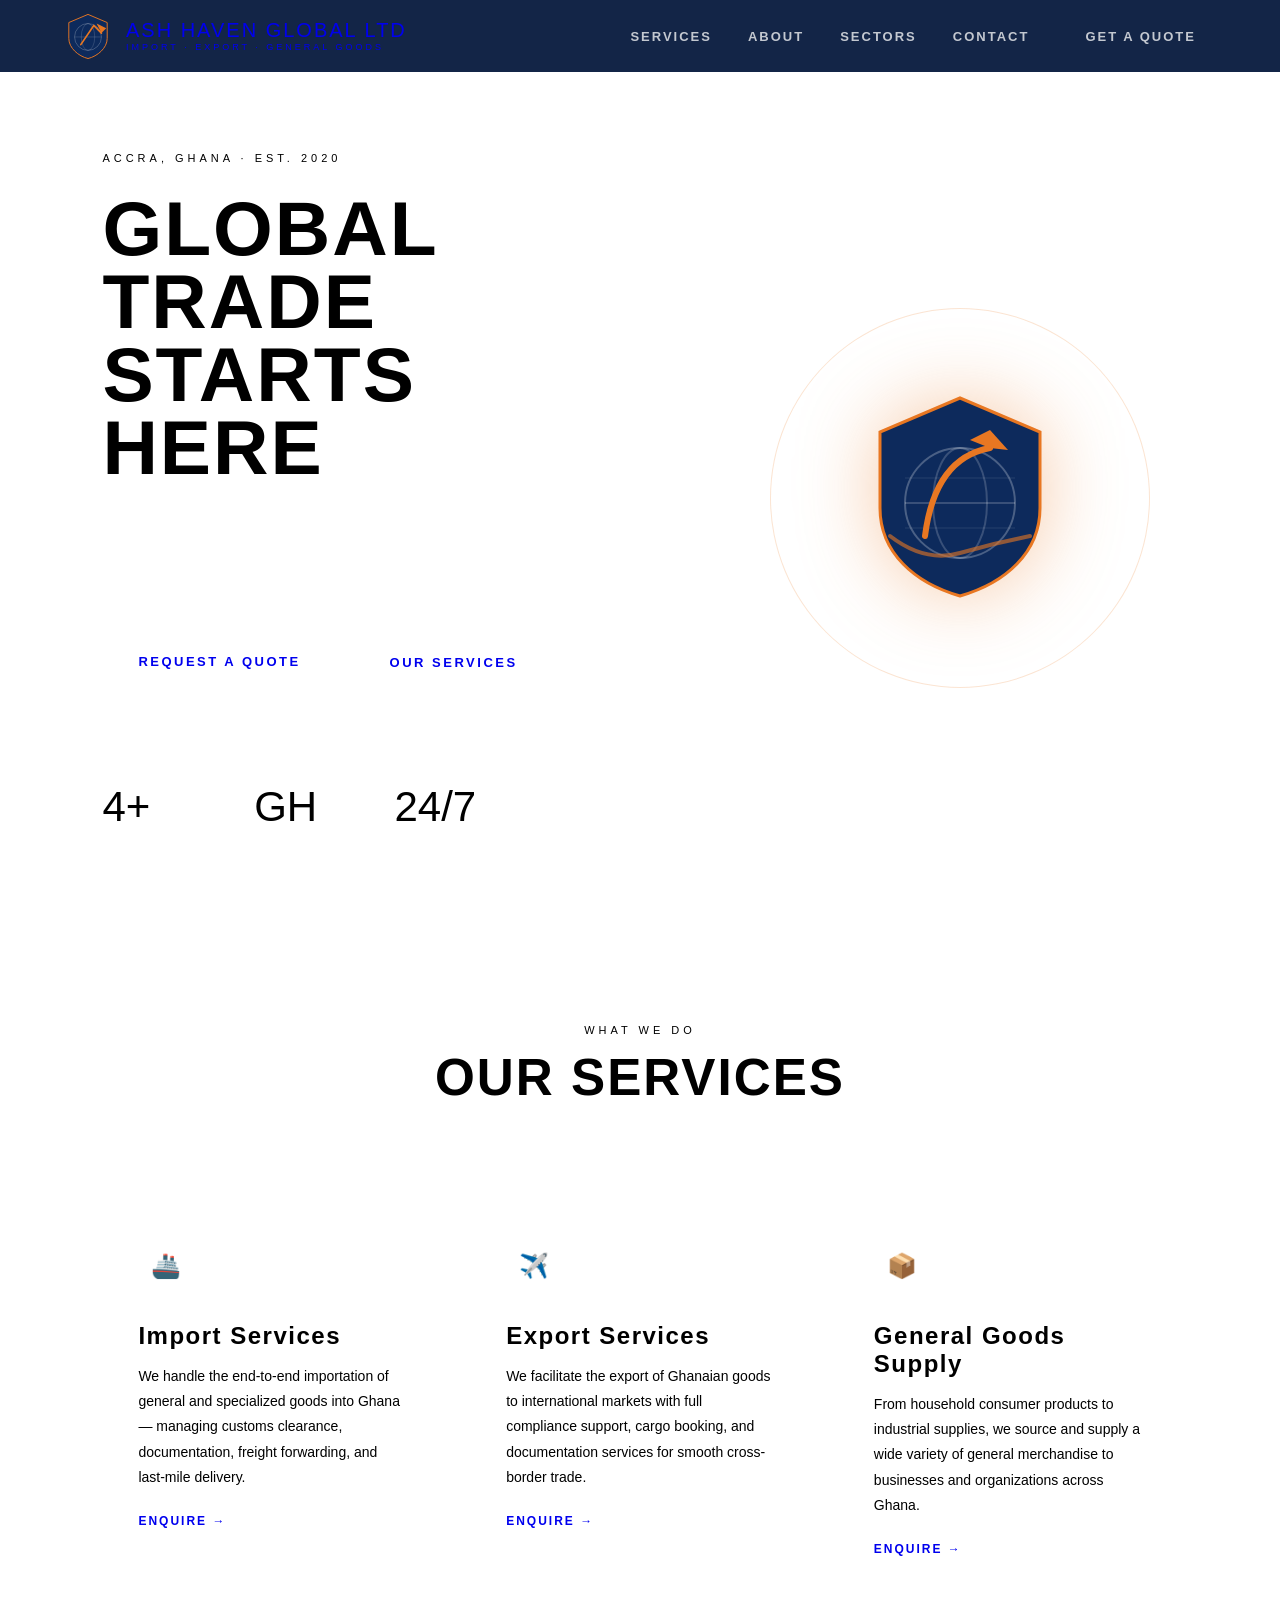
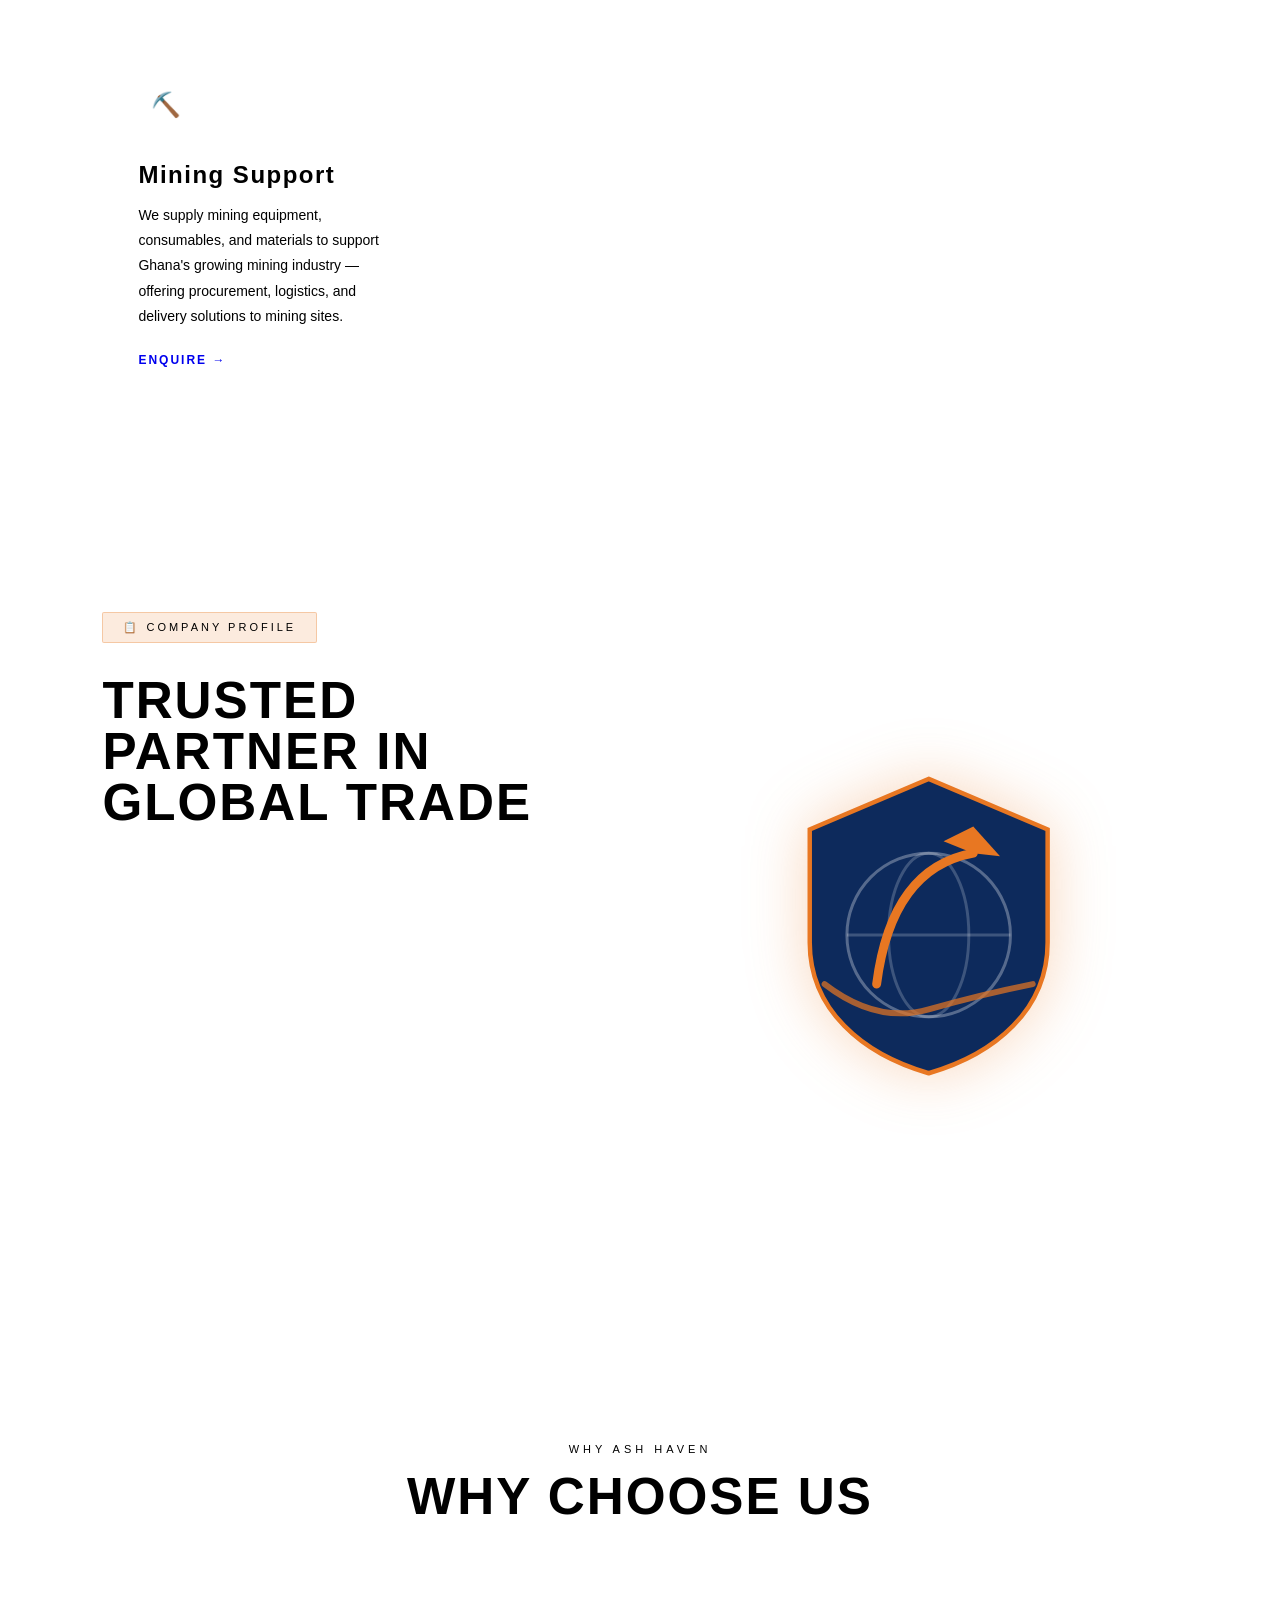
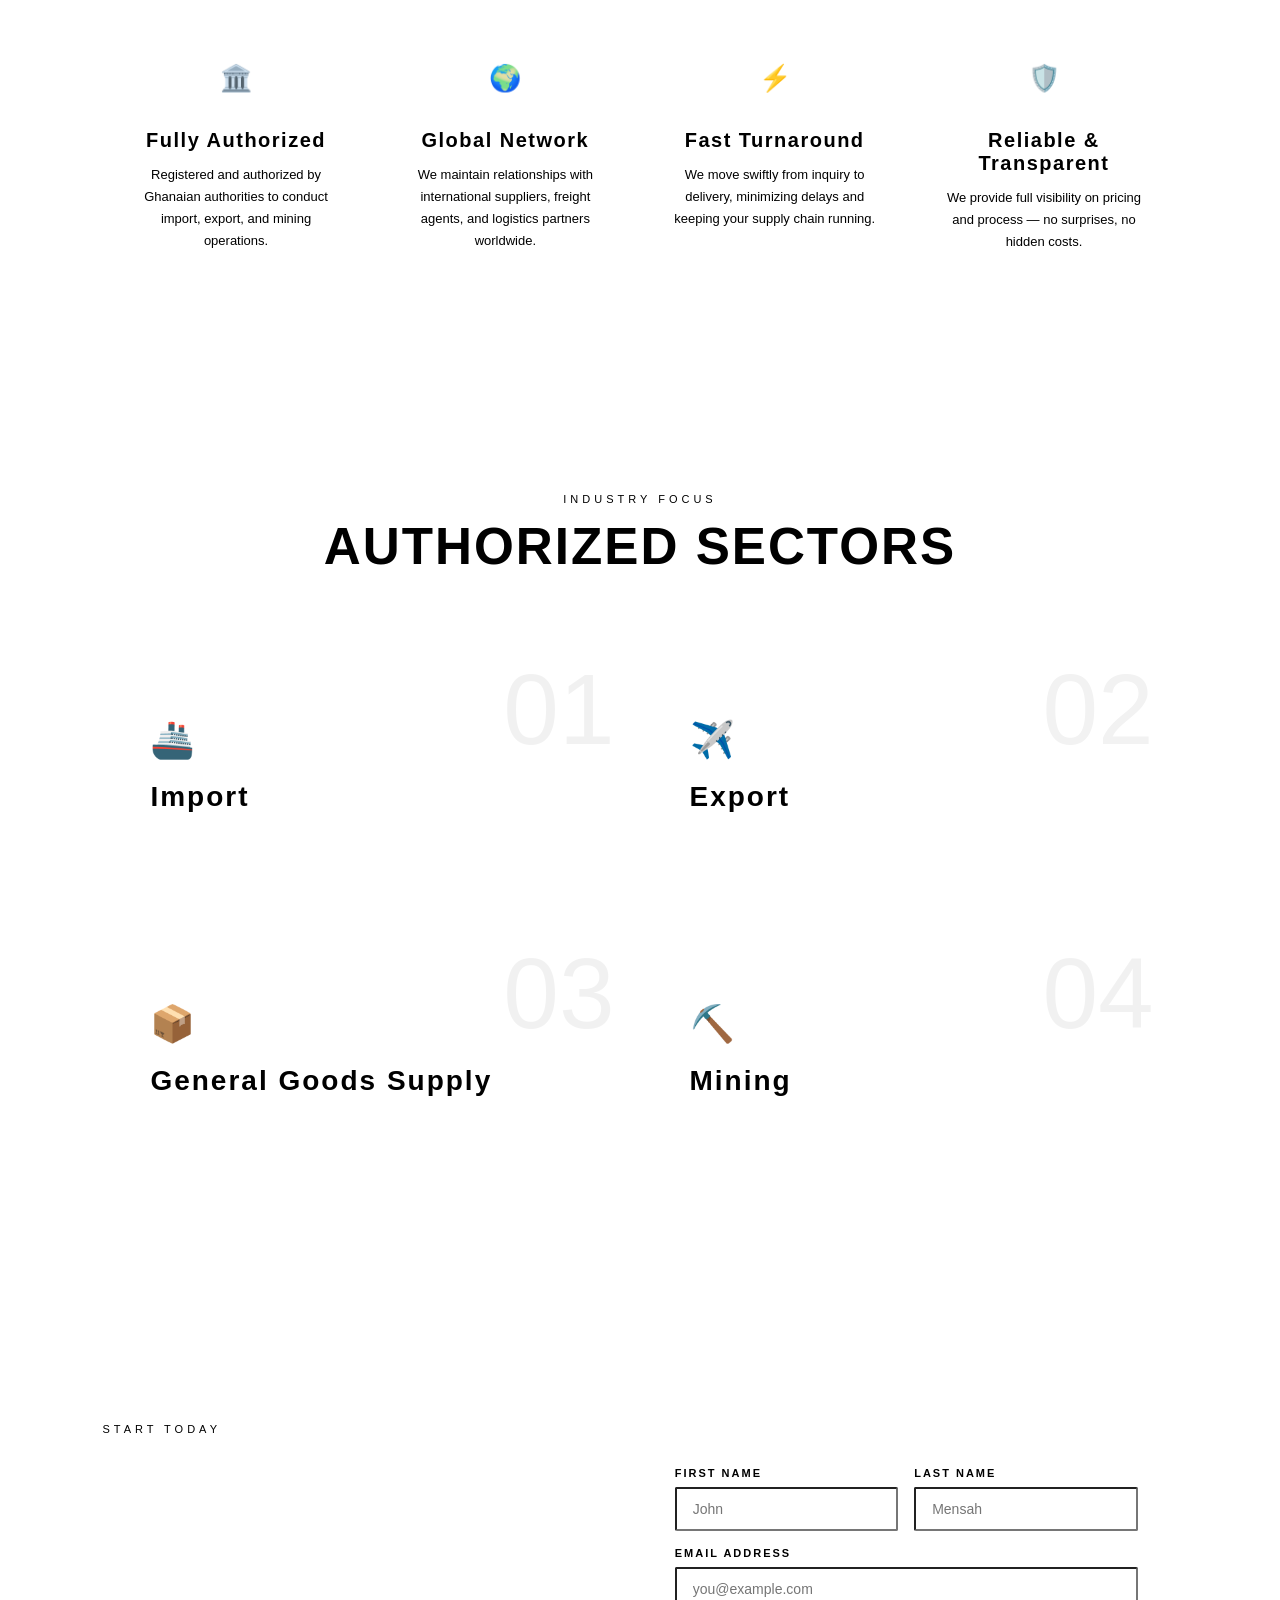
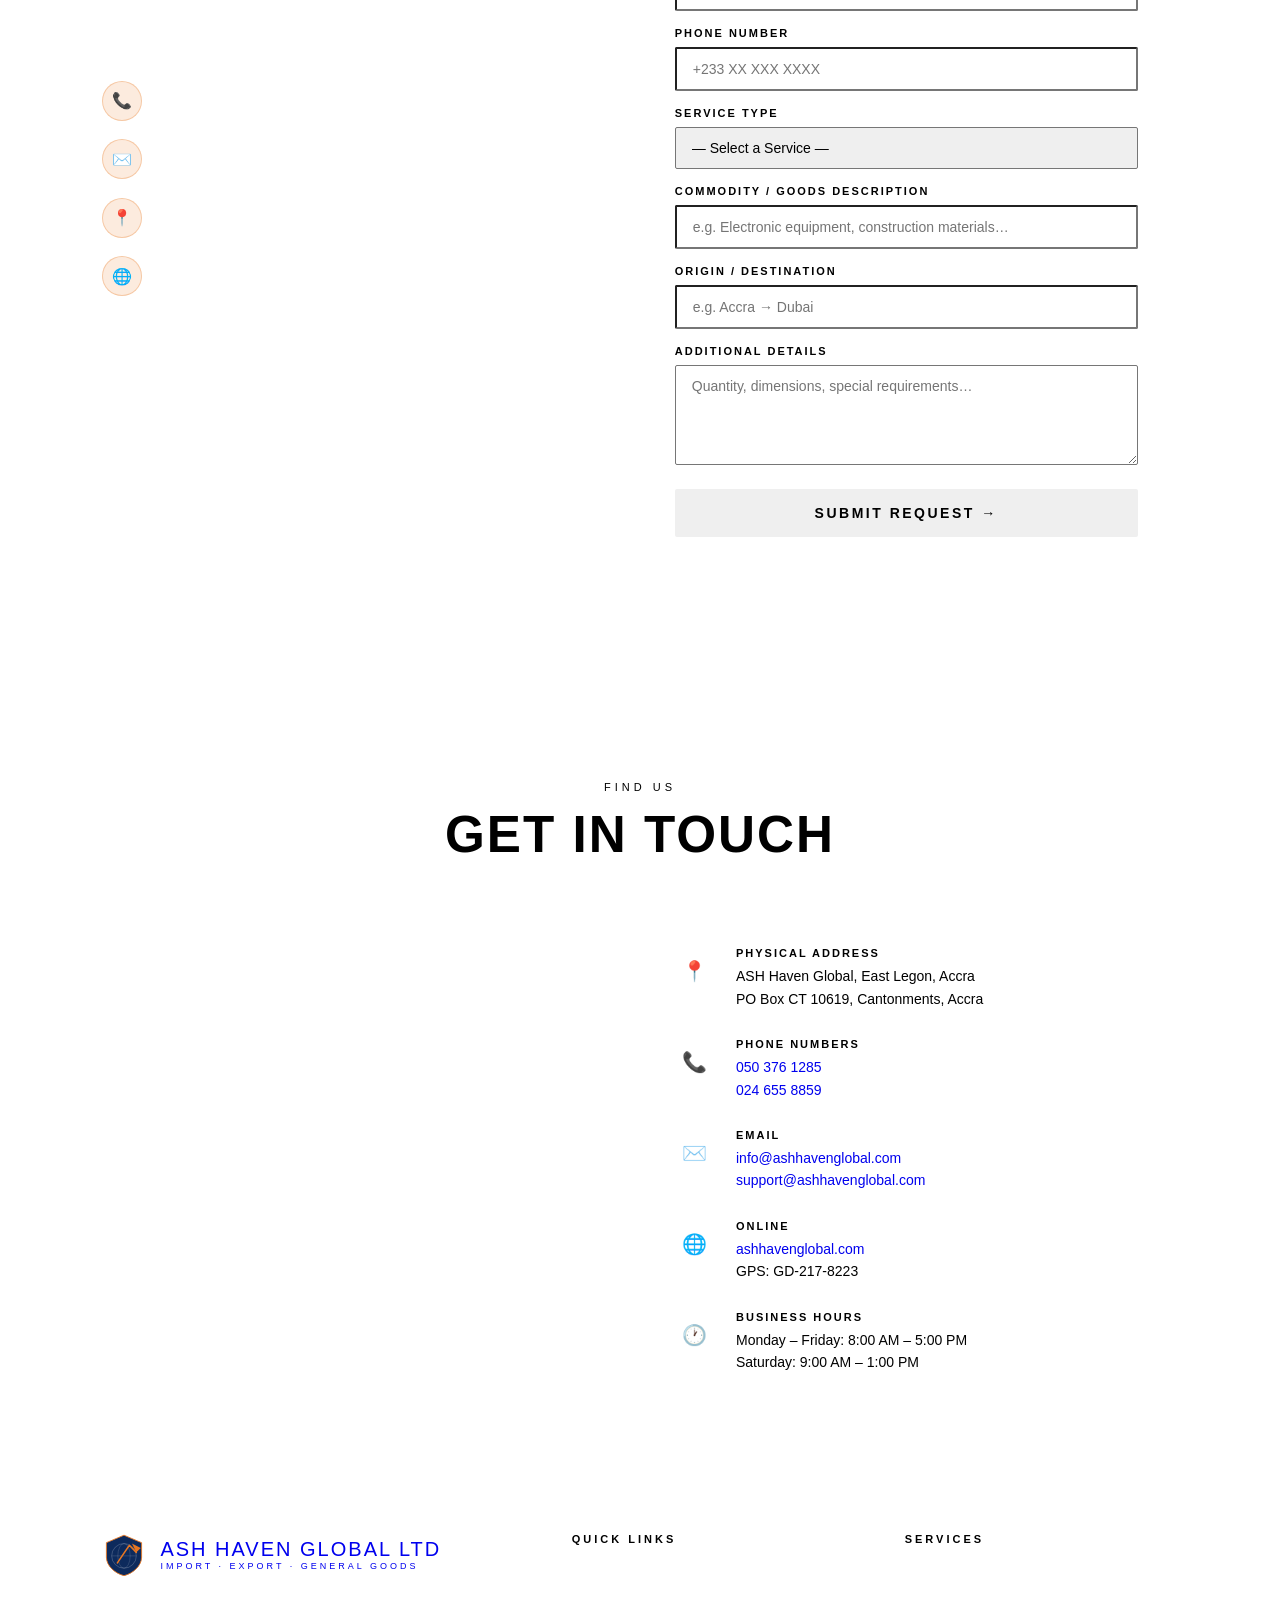
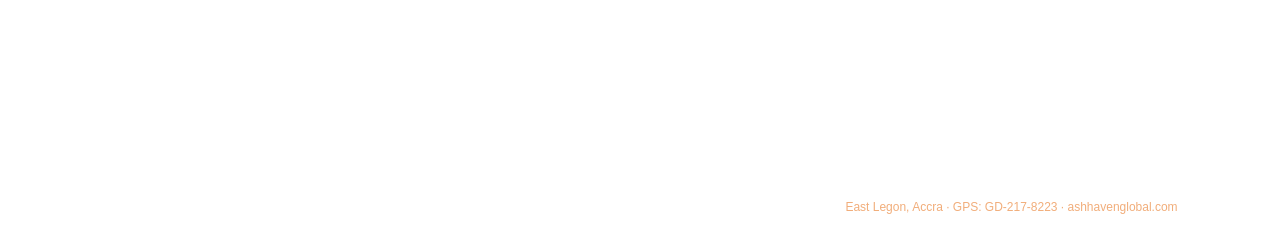
==== index.html @ 5820607b "Rename Untitle.html to index.html" ====
<!DOCTYPE html>

<html lang="en">
<head>
<meta charset="UTF-8" />
<meta name="viewport" content="width=device-width, initial-scale=1.0"/>
<title>Ash Haven Global Ltd — Import · Export · General Goods</title>
<link href="https://fonts.googleapis.com/css2?family=Bebas+Neue&family=Barlow:ital,wght@0,300;0,400;0,600;0,700;1,300&family=Barlow+Condensed:wght@400;700&display=swap" rel="stylesheet"/>
<style>
  :root {
    --navy: #0d2a5c;
    --navy-deep: #071a3e;
    --orange: #e87722;
    --orange-light: #f5a04a;
    --white: #ffffff;
    --off-white: #f4f6fb;
    --gray: #6b7a99;
    --light-gray: #e8edf5;
  }

*, *::before, *::after { box-sizing: border-box; margin: 0; padding: 0; }

html { scroll-behavior: smooth; }

body {
font-family: ‘Barlow’, sans-serif;
color: var(–navy-deep);
background: var(–white);
overflow-x: hidden;
}

/* ── NAV ── */
nav {
position: fixed; top: 0; left: 0; right: 0; z-index: 100;
display: flex; align-items: center; justify-content: space-between;
padding: 0 5vw;
height: 72px;
background: rgba(7, 26, 62, 0.95);
backdrop-filter: blur(12px);
border-bottom: 2px solid var(–orange);
}

.nav-logo {
display: flex; align-items: center; gap: 14px;
text-decoration: none;
}

.nav-logo-icon {
width: 48px; height: 48px;
position: relative; flex-shrink: 0;
}

/* SVG Recreation of the logo mark */
.nav-logo-text {
display: flex; flex-direction: column; line-height: 1;
}
.nav-logo-text .brand { font-family: ‘Bebas Neue’, sans-serif; font-size: 20px; color: var(–white); letter-spacing: 2px; }
.nav-logo-text .sub { font-family: ‘Barlow Condensed’, sans-serif; font-size: 9px; color: var(–orange); letter-spacing: 3px; text-transform: uppercase; margin-top: 3px; }

.nav-links {
display: flex; gap: 36px; list-style: none;
}
.nav-links a {
font-family: ‘Barlow Condensed’, sans-serif;
font-size: 13px; font-weight: 700; letter-spacing: 2px; text-transform: uppercase;
color: rgba(255,255,255,0.75); text-decoration: none;
transition: color .2s;
}
.nav-links a:hover { color: var(–orange); }

.nav-cta {
background: var(–orange); color: var(–white) !important;
padding: 8px 20px; border-radius: 2px;
}
.nav-cta:hover { background: var(–orange-light); color: var(–white) !important; }

/* ── HERO ── */
#hero {
min-height: 100vh;
background: var(–navy-deep);
display: grid;
grid-template-columns: 1fr 1fr;
position: relative;
overflow: hidden;
padding-top: 72px;
}

.hero-geo {
position: absolute; inset: 0; pointer-events: none;
overflow: hidden;
}
.hero-geo::before {
content: ‘’;
position: absolute; right: -10%; top: -10%;
width: 70vw; height: 110vh;
background: linear-gradient(135deg, var(–navy) 0%, transparent 60%);
transform: skewX(-8deg);
}
.hero-geo::after {
content: ‘’;
position: absolute;
right: 30%; bottom: -5%;
width: 40vw; height: 40vw;
border-radius: 50%;
background: radial-gradient(circle, rgba(232,119,34,0.12) 0%, transparent 70%);
}

/* World grid lines */
.hero-grid-lines {
position: absolute; inset: 0; pointer-events: none;
background-image:
linear-gradient(rgba(255,255,255,0.03) 1px, transparent 1px),
linear-gradient(90deg, rgba(255,255,255,0.03) 1px, transparent 1px);
background-size: 60px 60px;
}

.hero-left {
display: flex; flex-direction: column; justify-content: center;
padding: 80px 5vw 80px 8vw;
position: relative; z-index: 2;
}

.hero-tag {
display: inline-flex; align-items: center; gap: 10px;
font-family: ‘Barlow Condensed’, sans-serif;
font-size: 11px; letter-spacing: 4px; text-transform: uppercase;
color: var(–orange); margin-bottom: 28px;
}
.hero-tag::before {
content: ‘’; width: 32px; height: 2px; background: var(–orange);
}

.hero-h1 {
font-family: ‘Bebas Neue’, sans-serif;
font-size: clamp(52px, 6vw, 92px);
line-height: 0.95;
color: var(–white);
letter-spacing: 2px;
margin-bottom: 28px;
}
.hero-h1 span { color: var(–orange); }

.hero-p {
font-size: 16px; font-weight: 300; line-height: 1.75;
color: rgba(255,255,255,0.65);
max-width: 460px; margin-bottom: 44px;
}

.hero-actions { display: flex; gap: 16px; flex-wrap: wrap; }

.btn-primary {
background: var(–orange); color: var(–white);
padding: 14px 36px;
font-family: ‘Barlow Condensed’, sans-serif;
font-size: 13px; font-weight: 700; letter-spacing: 2.5px; text-transform: uppercase;
text-decoration: none; border-radius: 2px;
transition: background .2s, transform .15s;
display: inline-block;
}
.btn-primary:hover { background: var(–orange-light); transform: translateY(-2px); }

.btn-outline {
border: 1.5px solid rgba(255,255,255,0.35); color: var(–white);
padding: 14px 36px;
font-family: ‘Barlow Condensed’, sans-serif;
font-size: 13px; font-weight: 700; letter-spacing: 2.5px; text-transform: uppercase;
text-decoration: none; border-radius: 2px;
transition: border-color .2s, transform .15s;
display: inline-block;
}
.btn-outline:hover { border-color: var(–orange); color: var(–orange); transform: translateY(-2px); }

.hero-stats {
display: flex; gap: 40px; margin-top: 60px;
border-top: 1px solid rgba(255,255,255,0.1);
padding-top: 40px;
}
.hero-stat-num {
font-family: ‘Bebas Neue’, sans-serif;
font-size: 42px; color: var(–orange); line-height: 1;
}
.hero-stat-label {
font-size: 11px; letter-spacing: 2px; text-transform: uppercase;
color: rgba(255,255,255,0.45); margin-top: 4px;
}

.hero-right {
display: flex; align-items: center; justify-content: center;
position: relative; z-index: 2;
}

/* Big logo watermark in hero */
.hero-logo-display {
position: relative;
display: flex; align-items: center; justify-content: center;
}
.hero-logo-bg {
width: 380px; height: 380px;
background: rgba(255,255,255,0.04);
border-radius: 50%;
border: 1px solid rgba(232,119,34,0.2);
display: flex; align-items: center; justify-content: center;
position: relative;
}
.hero-logo-bg::before {
content: ‘’;
position: absolute; inset: 20px;
border-radius: 50%;
border: 1px solid rgba(232,119,34,0.1);
}
.hero-logo-bg::after {
content: ‘’;
position: absolute; inset: 40px;
border-radius: 50%;
border: 1px dashed rgba(255,255,255,0.07);
}
.hero-logo-img {
width: 220px; height: 220px; object-fit: contain;
filter: drop-shadow(0 0 40px rgba(232,119,34,0.4));
animation: float 4s ease-in-out infinite;
}

@keyframes float {
0%, 100% { transform: translateY(0); }
50% { transform: translateY(-12px); }
}

/* ── SERVICES ── */
#services {
background: var(–off-white);
padding: 100px 8vw;
}

.section-header {
text-align: center; margin-bottom: 64px;
}
.section-tag {
font-family: ‘Barlow Condensed’, sans-serif;
font-size: 11px; letter-spacing: 4px; text-transform: uppercase;
color: var(–orange); display: block; margin-bottom: 16px;
}
.section-h2 {
font-family: ‘Bebas Neue’, sans-serif;
font-size: clamp(36px, 4vw, 60px);
color: var(–navy-deep); letter-spacing: 2px;
line-height: 1;
}
.section-h2 span { color: var(–orange); }
.section-rule {
width: 48px; height: 3px;
background: linear-gradient(90deg, var(–navy), var(–orange));
margin: 20px auto 0;
border-radius: 2px;
}

.services-grid {
display: grid;
grid-template-columns: repeat(auto-fit, minmax(260px, 1fr));
gap: 28px;
}

.service-card {
background: var(–white);
border-radius: 4px;
padding: 44px 36px;
border-top: 4px solid transparent;
transition: border-color .25s, transform .25s, box-shadow .25s;
position: relative; overflow: hidden;
}
.service-card::after {
content: ‘’;
position: absolute; bottom: 0; left: 0; right: 0; height: 0;
background: linear-gradient(to top, rgba(13,42,92,0.04), transparent);
transition: height .3s;
}
.service-card:hover { border-top-color: var(–orange); transform: translateY(-6px); box-shadow: 0 20px 48px rgba(13,42,92,0.12); }
.service-card:hover::after { height: 100%; }

.service-icon {
width: 56px; height: 56px; border-radius: 50%;
background: linear-gradient(135deg, var(–navy), #1a4a8a);
display: flex; align-items: center; justify-content: center;
margin-bottom: 28px;
font-size: 24px;
}
.service-h3 {
font-family: ‘Bebas Neue’, sans-serif;
font-size: 24px; letter-spacing: 1.5px; color: var(–navy-deep);
margin-bottom: 14px;
}
.service-p {
font-size: 14px; font-weight: 300; line-height: 1.8;
color: var(–gray);
}
.service-link {
display: inline-flex; align-items: center; gap: 8px;
margin-top: 24px;
font-family: ‘Barlow Condensed’, sans-serif;
font-size: 12px; font-weight: 700; letter-spacing: 2px; text-transform: uppercase;
color: var(–orange); text-decoration: none;
transition: gap .2s;
}
.service-link:hover { gap: 14px; }

/* ── ABOUT ── */
#about {
background: var(–navy-deep);
padding: 100px 8vw;
display: grid; grid-template-columns: 1fr 1fr; gap: 80px;
align-items: center;
position: relative; overflow: hidden;
}
#about::before {
content: ‘’;
position: absolute; left: -5%; top: -20%;
width: 50vw; height: 140%;
background: linear-gradient(160deg, rgba(232,119,34,0.06) 0%, transparent 60%);
pointer-events: none;
}

.about-left { position: relative; z-index: 1; }

.about-badge {
display: inline-flex; align-items: center; gap: 10px;
background: rgba(232,119,34,0.15);
border: 1px solid rgba(232,119,34,0.3);
padding: 8px 20px; border-radius: 2px;
font-family: ‘Barlow Condensed’, sans-serif;
font-size: 11px; letter-spacing: 3px; text-transform: uppercase;
color: var(–orange); margin-bottom: 32px;
}

.about-h2 {
font-family: ‘Bebas Neue’, sans-serif;
font-size: clamp(36px, 4vw, 58px);
color: var(–white); letter-spacing: 2px; line-height: 1;
margin-bottom: 28px;
}
.about-h2 span { color: var(–orange); }
.about-p {
font-size: 15px; font-weight: 300; line-height: 1.85;
color: rgba(255,255,255,0.6);
margin-bottom: 20px;
}

.about-features {
list-style: none; margin-top: 36px; display: flex; flex-direction: column; gap: 14px;
}
.about-features li {
display: flex; align-items: center; gap: 14px;
font-size: 14px; color: rgba(255,255,255,0.8);
}
.about-features li::before {
content: ‘✓’;
width: 26px; height: 26px; border-radius: 50%;
background: var(–orange);
color: var(–white);
display: flex; align-items: center; justify-content: center;
font-size: 12px; font-weight: 700; flex-shrink: 0;
}

.about-right { position: relative; z-index: 1; }

.about-img-frame {
position: relative;
background: linear-gradient(135deg, var(–navy) 0%, #0a2050 100%);
border-radius: 4px; overflow: hidden;
aspect-ratio: 4/5;
display: flex; align-items: center; justify-content: center;
border: 1px solid rgba(255,255,255,0.08);
}
.about-img-frame::before {
content: ‘’;
position: absolute; inset: 0;
background: repeating-linear-gradient(
45deg,
transparent,
transparent 20px,
rgba(255,255,255,0.015) 20px,
rgba(255,255,255,0.015) 40px
);
}
.about-watermark {
font-family: ‘Bebas Neue’, sans-serif;
font-size: clamp(60px, 8vw, 120px);
color: rgba(255,255,255,0.04);
letter-spacing: 4px; text-align: center;
line-height: 1;
position: absolute;
}
.about-logo-center {
width: 60%; object-fit: contain;
position: relative; z-index: 1;
filter: drop-shadow(0 0 30px rgba(232,119,34,0.3));
}
.about-accent {
position: absolute; top: -16px; right: -16px;
width: 100px; height: 100px;
background: var(–orange);
clip-path: polygon(100% 0, 0 0, 100% 100%);
z-index: 2;
}

/* ── WHY US ── */
#why {
background: var(–white);
padding: 100px 8vw;
}
.why-grid {
display: grid; grid-template-columns: repeat(auto-fit, minmax(200px, 1fr));
gap: 2px; margin-top: 60px;
background: var(–light-gray);
border: 1px solid var(–light-gray);
border-radius: 4px; overflow: hidden;
}
.why-card {
background: var(–white);
padding: 40px 32px;
text-align: center;
transition: background .2s;
}
.why-card:hover { background: var(–navy-deep); }
.why-card:hover .why-icon { background: var(–orange); }
.why-card:hover .why-h3 { color: var(–white); }
.why-card:hover .why-p { color: rgba(255,255,255,0.55); }

.why-icon {
width: 60px; height: 60px; border-radius: 50%;
background: var(–light-gray);
display: flex; align-items: center; justify-content: center;
margin: 0 auto 20px; font-size: 26px;
transition: background .2s;
}
.why-h3 {
font-family: ‘Bebas Neue’, sans-serif;
font-size: 20px; letter-spacing: 1.5px; color: var(–navy-deep);
margin-bottom: 12px; transition: color .2s;
}
.why-p { font-size: 13px; font-weight: 300; line-height: 1.7; color: var(–gray); transition: color .2s; }

/* ── QUOTE FORM ── */
#quote {
background: linear-gradient(135deg, var(–navy-deep) 0%, #0d2a5c 100%);
padding: 100px 8vw;
position: relative; overflow: hidden;
}
#quote::after {
content: ‘’;
position: absolute; right: -5%; top: -10%;
width: 50vw; height: 120%;
background: linear-gradient(135deg, rgba(232,119,34,0.08) 0%, transparent 60%);
pointer-events: none;
}

.quote-inner {
display: grid; grid-template-columns: 1fr 1.2fr; gap: 80px; align-items: start;
position: relative; z-index: 1;
}
.quote-left .section-tag { text-align: left; }
.quote-left .section-h2 { text-align: left; color: var(–white); }
.quote-left .section-rule { margin: 20px 0 0; }
.quote-intro {
font-size: 15px; font-weight: 300; line-height: 1.85;
color: rgba(255,255,255,0.6); margin-top: 28px;
}

.quote-contact {
margin-top: 44px; display: flex; flex-direction: column; gap: 18px;
}
.quote-contact-item {
display: flex; align-items: center; gap: 16px;
}
.quote-contact-icon {
width: 40px; height: 40px; border-radius: 50%;
background: rgba(232,119,34,0.15);
border: 1px solid rgba(232,119,34,0.3);
display: flex; align-items: center; justify-content: center;
font-size: 16px; flex-shrink: 0;
}
.quote-contact-text { font-size: 14px; color: rgba(255,255,255,0.75); line-height: 1.5; }
.quote-contact-text strong { color: var(–white); display: block; font-size: 13px; font-weight: 600; }

.quote-form {
background: var(–white); border-radius: 4px; padding: 44px 40px;
}
.form-row { display: grid; grid-template-columns: 1fr 1fr; gap: 16px; }
.form-group { display: flex; flex-direction: column; gap: 8px; margin-bottom: 16px; }
.form-group label {
font-family: ‘Barlow Condensed’, sans-serif;
font-size: 11px; font-weight: 700; letter-spacing: 2px; text-transform: uppercase;
color: var(–gray);
}
.form-group input,
.form-group select,
.form-group textarea {
border: 1.5px solid var(–light-gray);
border-radius: 2px;
padding: 12px 16px;
font-family: ‘Barlow’, sans-serif;
font-size: 14px; color: var(–navy-deep);
background: var(–off-white);
transition: border-color .2s;
outline: none;
width: 100%;
}
.form-group input:focus,
.form-group select:focus,
.form-group textarea:focus { border-color: var(–orange); background: var(–white); }
.form-group textarea { resize: vertical; min-height: 100px; }
.form-group select { appearance: none; cursor: pointer; }

.form-submit {
width: 100%; padding: 16px;
background: var(–orange); color: var(–white); border: none;
font-family: ‘Barlow Condensed’, sans-serif;
font-size: 14px; font-weight: 700; letter-spacing: 2.5px; text-transform: uppercase;
border-radius: 2px; cursor: pointer;
transition: background .2s, transform .15s;
margin-top: 8px;
}
.form-submit:hover { background: var(–orange-light); transform: translateY(-2px); }

/* ── SECTORS ── */
#sectors {
background: var(–off-white);
padding: 100px 8vw;
}
.sectors-grid {
display: grid; grid-template-columns: repeat(2, 1fr); gap: 3px;
margin-top: 60px; border-radius: 4px; overflow: hidden;
background: var(–light-gray);
}
.sector-tile {
background: var(–navy-deep);
padding: 60px 48px;
position: relative; overflow: hidden;
cursor: default;
transition: background .3s;
}
.sector-tile:hover { background: var(–navy); }
.sector-tile:hover .sector-num { opacity: 0.15; }

.sector-num {
font-family: ‘Bebas Neue’, sans-serif;
font-size: 100px; color: var(–white);
opacity: 0.05; line-height: 1;
position: absolute; top: 0; right: 24px;
transition: opacity .3s;
}
.sector-icon { font-size: 36px; margin-bottom: 20px; }
.sector-h3 {
font-family: ‘Bebas Neue’, sans-serif;
font-size: 28px; letter-spacing: 2px; color: var(–white);
margin-bottom: 16px;
}
.sector-p { font-size: 14px; font-weight: 300; line-height: 1.8; color: rgba(255,255,255,0.55); }

.sector-tile.accent { background: var(–orange); }
.sector-tile.accent:hover { background: var(–orange-light); }
.sector-tile.accent .sector-h3 { color: var(–white); }
.sector-tile.accent .sector-p { color: rgba(255,255,255,0.8); }
.sector-tile.accent .sector-num { color: var(–white); }

/* ── CONTACT ── */
#contact {
background: var(–white);
padding: 100px 8vw;
}
.contact-grid {
display: grid; grid-template-columns: 1fr 1fr; gap: 60px;
margin-top: 60px; align-items: start;
}
.contact-map {
aspect-ratio: 4/3; background: var(–light-gray);
border-radius: 4px; overflow: hidden;
border: 1px solid var(–light-gray);
display: flex; align-items: center; justify-content: center;
font-size: 14px; color: var(–gray);
position: relative;
}
.contact-map iframe {
width: 100%; height: 100%; border: none;
}
.contact-details { display: flex; flex-direction: column; gap: 28px; }
.contact-item {
display: flex; gap: 18px; align-items: flex-start;
}
.contact-icon {
width: 48px; height: 48px; border-radius: 2px;
background: var(–navy-deep);
display: flex; align-items: center; justify-content: center;
font-size: 20px; flex-shrink: 0;
}
.contact-info h4 {
font-family: ‘Barlow Condensed’, sans-serif;
font-size: 11px; font-weight: 700; letter-spacing: 2px; text-transform: uppercase;
color: var(–orange); margin-bottom: 6px;
}
.contact-info p { font-size: 14px; color: var(–gray); line-height: 1.6; }
.contact-info a { color: var(–navy-deep); text-decoration: none; }
.contact-info a:hover { color: var(–orange); }

/* ── FOOTER ── */
footer {
background: var(–navy-deep);
padding: 60px 8vw 32px;
border-top: 3px solid var(–orange);
}
.footer-top {
display: grid; grid-template-columns: 1.5fr 1fr 1fr;
gap: 60px; margin-bottom: 48px;
}
.footer-brand .nav-logo { margin-bottom: 20px; display: inline-flex; }
.footer-brand p {
font-size: 13px; font-weight: 300; line-height: 1.8;
color: rgba(255,255,255,0.45); max-width: 280px;
}

.footer-col h5 {
font-family: ‘Barlow Condensed’, sans-serif;
font-size: 11px; font-weight: 700; letter-spacing: 3px; text-transform: uppercase;
color: var(–orange); margin-bottom: 20px;
}
.footer-col ul { list-style: none; display: flex; flex-direction: column; gap: 10px; }
.footer-col ul a {
font-size: 13px; color: rgba(255,255,255,0.5); text-decoration: none;
transition: color .2s;
}
.footer-col ul a:hover { color: var(–white); }

.footer-bottom {
border-top: 1px solid rgba(255,255,255,0.08);
padding-top: 28px;
display: flex; justify-content: space-between; align-items: center;
flex-wrap: wrap; gap: 16px;
}
.footer-copy { font-size: 12px; color: rgba(255,255,255,0.3); }
.footer-reg { font-size: 12px; color: rgba(232,119,34,0.6); }

/* ── HAMBURGER (mobile) ── */
.hamburger { display: none; flex-direction: column; gap: 5px; cursor: pointer; }
.hamburger span { width: 24px; height: 2px; background: var(–white); border-radius: 2px; }

/* ── SCROLL REVEAL ── */
.reveal { opacity: 0; transform: translateY(30px); transition: opacity .7s ease, transform .7s ease; }
.reveal.visible { opacity: 1; transform: none; }

@media (max-width: 900px) {
#hero, #about, .quote-inner, .contact-grid, .footer-top { grid-template-columns: 1fr; }
.hero-right { display: none; }
.sectors-grid { grid-template-columns: 1fr; }
.footer-top { grid-template-columns: 1fr 1fr; }
.nav-links { display: none; }
.hamburger { display: flex; }
.form-row { grid-template-columns: 1fr; }
}
</style>

</head>
<body>

<!-- NAV -->

<nav>
  <a href="#hero" class="nav-logo">
    <svg class="nav-logo-icon" viewBox="0 0 100 100" xmlns="http://www.w3.org/2000/svg">
      <!-- Shield shape -->
      <path d="M50 5 L90 22 L90 55 C90 75 70 92 50 97 C30 92 10 75 10 55 L10 22 Z" fill="#0d2a5c" stroke="#e87722" stroke-width="2"/>
      <!-- Globe lines -->
      <ellipse cx="50" cy="52" rx="28" ry="28" fill="none" stroke="rgba(255,255,255,0.3)" stroke-width="1.5"/>
      <ellipse cx="50" cy="52" rx="14" ry="28" fill="none" stroke="rgba(255,255,255,0.2)" stroke-width="1.5"/>
      <line x1="22" y1="52" x2="78" y2="52" stroke="rgba(255,255,255,0.2)" stroke-width="1.5"/>
      <!-- Arrow -->
      <path d="M35 68 L62 28 L78 44" fill="none" stroke="#e87722" stroke-width="3.5" stroke-linecap="round" stroke-linejoin="round"/>
      <polygon points="78,44 68,24 88,34" fill="#e87722"/>
    </svg>
    <div class="nav-logo-text">
      <span class="brand">ASH HAVEN GLOBAL LTD</span>
      <span class="sub">Import · Export · General Goods</span>
    </div>
  </a>
  <ul class="nav-links">
    <li><a href="#services">Services</a></li>
    <li><a href="#about">About</a></li>
    <li><a href="#sectors">Sectors</a></li>
    <li><a href="#contact">Contact</a></li>
    <li><a href="#quote" class="nav-cta">Get a Quote</a></li>
  </ul>
  <div class="hamburger">
    <span></span><span></span><span></span>
  </div>
</nav>

<!-- HERO -->

<section id="hero">
  <div class="hero-geo"></div>
  <div class="hero-grid-lines"></div>
  <div class="hero-left">
    <span class="hero-tag">Accra, Ghana · Est. 2020</span>
    <h1 class="hero-h1">
      GLOBAL TRADE<br><span>STARTS HERE</span>
    </h1>
    <p class="hero-p">Ash Haven Global Ltd connects Ghana to the world — providing end-to-end import, export, and supply chain solutions for general goods and mining commodities.</p>
    <div class="hero-actions">
      <a href="#quote" class="btn-primary">Request a Quote</a>
      <a href="#services" class="btn-outline">Our Services</a>
    </div>
    <div class="hero-stats">
      <div>
        <div class="hero-stat-num">4+</div>
        <div class="hero-stat-label">Core Sectors</div>
      </div>
      <div>
        <div class="hero-stat-num">GH</div>
        <div class="hero-stat-label">Accra Based</div>
      </div>
      <div>
        <div class="hero-stat-num">24/7</div>
        <div class="hero-stat-label">Support</div>
      </div>
    </div>
  </div>
  <div class="hero-right">
    <div class="hero-logo-display">
      <div class="hero-logo-bg">
        <svg class="hero-logo-img" viewBox="0 0 200 220" xmlns="http://www.w3.org/2000/svg">
          <!-- Shield -->
          <path d="M100 10 L180 44 L180 120 C180 165 145 195 100 208 C55 195 20 165 20 120 L20 44 Z" fill="#0d2a5c"/>
          <path d="M100 10 L180 44 L180 120 C180 165 145 195 100 208 C55 195 20 165 20 120 L20 44 Z" fill="none" stroke="#e87722" stroke-width="3"/>
          <!-- Globe -->
          <ellipse cx="100" cy="115" rx="55" ry="55" fill="none" stroke="rgba(255,255,255,0.25)" stroke-width="2"/>
          <ellipse cx="100" cy="115" rx="27" ry="55" fill="none" stroke="rgba(255,255,255,0.18)" stroke-width="2"/>
          <line x1="45" y1="115" x2="155" y2="115" stroke="rgba(255,255,255,0.18)" stroke-width="2"/>
          <line x1="45" y1="90" x2="155" y2="90" stroke="rgba(255,255,255,0.1)" stroke-width="1"/>
          <line x1="45" y1="140" x2="155" y2="140" stroke="rgba(255,255,255,0.1)" stroke-width="1"/>
          <!-- Arrow swoosh -->
          <path d="M65 148 Q75 70 130 60" fill="none" stroke="#e87722" stroke-width="6" stroke-linecap="round"/>
          <polygon points="130,60 110,52 130,42 148,62" fill="#e87722"/>
          <!-- Bottom swash -->
          <path d="M30 148 Q65 175 100 165 Q135 155 170 148" fill="none" stroke="#e87722" stroke-width="4" stroke-linecap="round" opacity="0.6"/>
        </svg>
      </div>
    </div>
  </div>
</section>

<!-- SERVICES -->

<section id="services">
  <div class="section-header reveal">
    <span class="section-tag">What We Do</span>
    <h2 class="section-h2">OUR <span>SERVICES</span></h2>
    <div class="section-rule"></div>
  </div>
  <div class="services-grid">
    <div class="service-card reveal">
      <div class="service-icon">🚢</div>
      <h3 class="service-h3">Import Services</h3>
      <p class="service-p">We handle the end-to-end importation of general and specialized goods into Ghana — managing customs clearance, documentation, freight forwarding, and last-mile delivery.</p>
      <a href="#quote" class="service-link">Enquire →</a>
    </div>
    <div class="service-card reveal">
      <div class="service-icon">✈️</div>
      <h3 class="service-h3">Export Services</h3>
      <p class="service-p">We facilitate the export of Ghanaian goods to international markets with full compliance support, cargo booking, and documentation services for smooth cross-border trade.</p>
      <a href="#quote" class="service-link">Enquire →</a>
    </div>
    <div class="service-card reveal">
      <div class="service-icon">📦</div>
      <h3 class="service-h3">General Goods Supply</h3>
      <p class="service-p">From household consumer products to industrial supplies, we source and supply a wide variety of general merchandise to businesses and organizations across Ghana.</p>
      <a href="#quote" class="service-link">Enquire →</a>
    </div>
    <div class="service-card reveal">
      <div class="service-icon">⛏️</div>
      <h3 class="service-h3">Mining Support</h3>
      <p class="service-p">We supply mining equipment, consumables, and materials to support Ghana's growing mining industry — offering procurement, logistics, and delivery solutions to mining sites.</p>
      <a href="#quote" class="service-link">Enquire →</a>
    </div>
  </div>
</section>

<!-- ABOUT -->

<section id="about">
  <div class="about-left reveal">
    <div class="about-badge">📋 Company Profile</div>
    <h2 class="about-h2">TRUSTED PARTNER IN <span>GLOBAL TRADE</span></h2>
    <p class="about-p">Ash Haven Global Ltd is a duly registered Ghanaian company authorized to carry on business in import, export, supply of general goods, and mining. Operating from East Legon, Accra, we serve clients across Ghana and beyond.</p>
    <p class="about-p">Our commitment is to deliver reliable, transparent, and efficient trade solutions — building lasting partnerships grounded in integrity and professionalism.</p>
    <ul class="about-features">
      <li>Fully licensed and registered in Ghana</li>
      <li>Expertise across import, export & mining sectors</li>
      <li>End-to-end logistics and documentation support</li>
      <li>Dedicated client support team</li>
      <li>Competitive pricing and transparent processes</li>
    </ul>
  </div>
  <div class="about-right reveal">
    <div class="about-img-frame">
      <div class="about-watermark">GLOBAL</div>
      <svg class="about-logo-center" viewBox="0 0 200 220" xmlns="http://www.w3.org/2000/svg">
        <path d="M100 10 L180 44 L180 120 C180 165 145 195 100 208 C55 195 20 165 20 120 L20 44 Z" fill="#0d2a5c"/>
        <path d="M100 10 L180 44 L180 120 C180 165 145 195 100 208 C55 195 20 165 20 120 L20 44 Z" fill="none" stroke="#e87722" stroke-width="3"/>
        <ellipse cx="100" cy="115" rx="55" ry="55" fill="none" stroke="rgba(255,255,255,0.3)" stroke-width="2"/>
        <ellipse cx="100" cy="115" rx="27" ry="55" fill="none" stroke="rgba(255,255,255,0.2)" stroke-width="2"/>
        <line x1="45" y1="115" x2="155" y2="115" stroke="rgba(255,255,255,0.2)" stroke-width="2"/>
        <path d="M65 148 Q75 70 130 60" fill="none" stroke="#e87722" stroke-width="6" stroke-linecap="round"/>
        <polygon points="130,60 110,52 130,42 148,62" fill="#e87722"/>
        <path d="M30 148 Q65 175 100 165 Q135 155 170 148" fill="none" stroke="#e87722" stroke-width="4" stroke-linecap="round" opacity="0.7"/>
      </svg>
      <div class="about-accent"></div>
    </div>
  </div>
</section>

<!-- WHY US -->

<section id="why">
  <div class="section-header reveal">
    <span class="section-tag">Why Ash Haven</span>
    <h2 class="section-h2">WHY CHOOSE <span>US</span></h2>
    <div class="section-rule"></div>
  </div>
  <div class="why-grid">
    <div class="why-card reveal">
      <div class="why-icon">🏛️</div>
      <h3 class="why-h3">Fully Authorized</h3>
      <p class="why-p">Registered and authorized by Ghanaian authorities to conduct import, export, and mining operations.</p>
    </div>
    <div class="why-card reveal">
      <div class="why-icon">🌍</div>
      <h3 class="why-h3">Global Network</h3>
      <p class="why-p">We maintain relationships with international suppliers, freight agents, and logistics partners worldwide.</p>
    </div>
    <div class="why-card reveal">
      <div class="why-icon">⚡</div>
      <h3 class="why-h3">Fast Turnaround</h3>
      <p class="why-p">We move swiftly from inquiry to delivery, minimizing delays and keeping your supply chain running.</p>
    </div>
    <div class="why-card reveal">
      <div class="why-icon">🛡️</div>
      <h3 class="why-h3">Reliable & Transparent</h3>
      <p class="why-p">We provide full visibility on pricing and process — no surprises, no hidden costs.</p>
    </div>
  </div>
</section>

<!-- SECTORS -->

<section id="sectors">
  <div class="section-header reveal">
    <span class="section-tag">Industry Focus</span>
    <h2 class="section-h2">AUTHORIZED <span>SECTORS</span></h2>
    <div class="section-rule"></div>
  </div>
  <div class="sectors-grid reveal">
    <div class="sector-tile">
      <div class="sector-num">01</div>
      <div class="sector-icon">🚢</div>
      <h3 class="sector-h3">Import</h3>
      <p class="sector-p">Importing general goods, consumer products, industrial materials, and specialized commodities into Ghana from global markets.</p>
    </div>
    <div class="sector-tile accent">
      <div class="sector-num">02</div>
      <div class="sector-icon">✈️</div>
      <h3 class="sector-h3">Export</h3>
      <p class="sector-p">Exporting Ghanaian and regional goods to international buyers with full regulatory compliance and documentation support.</p>
    </div>
    <div class="sector-tile accent">
      <div class="sector-num">03</div>
      <div class="sector-icon">📦</div>
      <h3 class="sector-h3">General Goods Supply</h3>
      <p class="sector-p">Supply and distribution of general merchandise across retail, commercial, and institutional sectors throughout Ghana.</p>
    </div>
    <div class="sector-tile">
      <div class="sector-num">04</div>
      <div class="sector-icon">⛏️</div>
      <h3 class="sector-h3">Mining</h3>
      <p class="sector-p">Procurement and supply of equipment, consumables, and materials to support Ghana's active mining and extractive industries.</p>
    </div>
  </div>
</section>

<!-- QUOTE FORM -->

<section id="quote">
  <div class="quote-inner">
    <div class="quote-left reveal">
      <span class="section-tag">Start Today</span>
      <h2 class="section-h2" style="color:var(--white);">GET A <span>QUOTE</span></h2>
      <div class="section-rule" style="margin:20px 0 0;"></div>
      <p class="quote-intro">Fill in the form and our team will respond within 24 hours with pricing and availability for your specific cargo or supply requirements.</p>
      <div class="quote-contact">
        <div class="quote-contact-item">
          <div class="quote-contact-icon">📞</div>
          <div class="quote-contact-text">
            <strong>Phone / WhatsApp</strong>
            050 376 1285 / 024 655 8859
          </div>
        </div>
        <div class="quote-contact-item">
          <div class="quote-contact-icon">✉️</div>
          <div class="quote-contact-text">
            <strong>Email</strong>
            info@ashhavenglobal.com
          </div>
        </div>
        <div class="quote-contact-item">
          <div class="quote-contact-icon">📍</div>
          <div class="quote-contact-text">
            <strong>Address</strong>
            ASH Haven Global, East Legon, Accra
          </div>
        </div>
        <div class="quote-contact-item">
          <div class="quote-contact-icon">🌐</div>
          <div class="quote-contact-text">
            <strong>Website</strong>
            ashhavenglobal.com
          </div>
        </div>
      </div>
    </div>
    <div class="quote-form reveal">
      <div class="form-row">
        <div class="form-group">
          <label>First Name</label>
          <input type="text" placeholder="John"/>
        </div>
        <div class="form-group">
          <label>Last Name</label>
          <input type="text" placeholder="Mensah"/>
        </div>
      </div>
      <div class="form-group">
        <label>Email Address</label>
        <input type="email" placeholder="you@example.com"/>
      </div>
      <div class="form-group">
        <label>Phone Number</label>
        <input type="tel" placeholder="+233 XX XXX XXXX"/>
      </div>
      <div class="form-group">
        <label>Service Type</label>
        <select>
          <option value="">— Select a Service —</option>
          <option>Import</option>
          <option>Export</option>
          <option>General Goods Supply</option>
          <option>Mining Supplies</option>
          <option>Other</option>
        </select>
      </div>
      <div class="form-group">
        <label>Commodity / Goods Description</label>
        <input type="text" placeholder="e.g. Electronic equipment, construction materials…"/>
      </div>
      <div class="form-group">
        <label>Origin / Destination</label>
        <input type="text" placeholder="e.g. Accra → Dubai"/>
      </div>
      <div class="form-group">
        <label>Additional Details</label>
        <textarea placeholder="Quantity, dimensions, special requirements…"></textarea>
      </div>
      <button class="form-submit" onclick="alert('Thank you! We will contact you within 24 hours.')">Submit Request →</button>
    </div>
  </div>
</section>

<!-- CONTACT -->

<section id="contact">
  <div class="section-header reveal">
    <span class="section-tag">Find Us</span>
    <h2 class="section-h2">GET IN <span>TOUCH</span></h2>
    <div class="section-rule"></div>
  </div>
  <div class="contact-grid">
    <div class="contact-map reveal">
      <iframe
        src="https://www.google.com/maps/embed?pb=!1m18!1m12!1m3!1d3970.0!2d-0.166!3d5.636!2m3!1f0!2f0!3f0!3m2!1i1024!2i768!4f13.1!3m3!1m2!1s0x0%3A0x0!2zNcKwMzgnMTEuMyJOIDDCsDEwJzE2LjgiVw!5e0!3m2!1sen!2sgh!4v1620000000000!5m2!1sen!2sgh"
        allowfullscreen="" loading="lazy">
      </iframe>
    </div>
    <div class="contact-details reveal">
      <div class="contact-item">
        <div class="contact-icon">📍</div>
        <div class="contact-info">
          <h4>Physical Address</h4>
          <p>ASH Haven Global, East Legon, Accra<br/>PO Box CT 10619, Cantonments, Accra</p>
        </div>
      </div>
      <div class="contact-item">
        <div class="contact-icon">📞</div>
        <div class="contact-info">
          <h4>Phone Numbers</h4>
          <p>
            <a href="tel:+233503761285">050 376 1285</a><br/>
            <a href="tel:+233246558859">024 655 8859</a>
          </p>
        </div>
      </div>
      <div class="contact-item">
        <div class="contact-icon">✉️</div>
        <div class="contact-info">
          <h4>Email</h4>
          <p>
            <a href="mailto:info@ashhavenglobal.com">info@ashhavenglobal.com</a><br/>
            <a href="mailto:support@ashhavenglobal.com">support@ashhavenglobal.com</a>
          </p>
        </div>
      </div>
      <div class="contact-item">
        <div class="contact-icon">🌐</div>
        <div class="contact-info">
          <h4>Online</h4>
          <p><a href="https://ashhavenglobal.com" target="_blank">ashhavenglobal.com</a><br/>GPS: GD-217-8223</p>
        </div>
      </div>
      <div class="contact-item">
        <div class="contact-icon">🕐</div>
        <div class="contact-info">
          <h4>Business Hours</h4>
          <p>Monday – Friday: 8:00 AM – 5:00 PM<br/>Saturday: 9:00 AM – 1:00 PM</p>
        </div>
      </div>
    </div>
  </div>
</section>

<!-- FOOTER -->

<footer>
  <div class="footer-top">
    <div class="footer-brand">
      <a href="#hero" class="nav-logo">
        <svg width="44" height="44" viewBox="0 0 100 100" xmlns="http://www.w3.org/2000/svg">
          <path d="M50 5 L90 22 L90 55 C90 75 70 92 50 97 C30 92 10 75 10 55 L10 22 Z" fill="#0d2a5c" stroke="#e87722" stroke-width="2"/>
          <ellipse cx="50" cy="52" rx="28" ry="28" fill="none" stroke="rgba(255,255,255,0.3)" stroke-width="1.5"/>
          <ellipse cx="50" cy="52" rx="14" ry="28" fill="none" stroke="rgba(255,255,255,0.2)" stroke-width="1.5"/>
          <line x1="22" y1="52" x2="78" y2="52" stroke="rgba(255,255,255,0.2)" stroke-width="1.5"/>
          <path d="M35 68 L62 28 L78 44" fill="none" stroke="#e87722" stroke-width="3.5" stroke-linecap="round" stroke-linejoin="round"/>
          <polygon points="78,44 68,24 88,34" fill="#e87722"/>
        </svg>
        <div class="nav-logo-text">
          <span class="brand">ASH HAVEN GLOBAL LTD</span>
          <span class="sub">Import · Export · General Goods</span>
        </div>
      </a>
      <p>Your trusted partner for import, export, general goods supply, and mining support — connecting Ghana to the global marketplace.</p>
    </div>
    <div class="footer-col">
      <h5>Quick Links</h5>
      <ul>
        <li><a href="#services">Services</a></li>
        <li><a href="#about">About Us</a></li>
        <li><a href="#sectors">Sectors</a></li>
        <li><a href="#why">Why Us</a></li>
        <li><a href="#quote">Get a Quote</a></li>
        <li><a href="#contact">Contact</a></li>
      </ul>
    </div>
    <div class="footer-col">
      <h5>Services</h5>
      <ul>
        <li><a href="#quote">Import</a></li>
        <li><a href="#quote">Export</a></li>
        <li><a href="#quote">General Goods Supply</a></li>
        <li><a href="#quote">Mining Supplies</a></li>
      </ul>
    </div>
  </div>
  <div class="footer-bottom">
    <p class="footer-copy">© 2024 Ash Haven Global Ltd. All rights reserved.</p>
    <p class="footer-reg">East Legon, Accra · GPS: GD-217-8223 · ashhavenglobal.com</p>
  </div>
</footer>

<script>
  // Scroll reveal
  const observer = new IntersectionObserver((entries) => {
    entries.forEach(e => { if (e.isIntersecting) { e.target.classList.add('visible'); } });
  }, { threshold: 0.12 });
  document.querySelectorAll('.reveal').forEach(el => observer.observe(el));

  // Stagger children
  document.querySelectorAll('.services-grid, .why-grid').forEach(grid => {
    [...grid.children].forEach((card, i) => {
      card.style.transitionDelay = `${i * 0.1}s`;
    });
  });
</script>

</body>
</html>
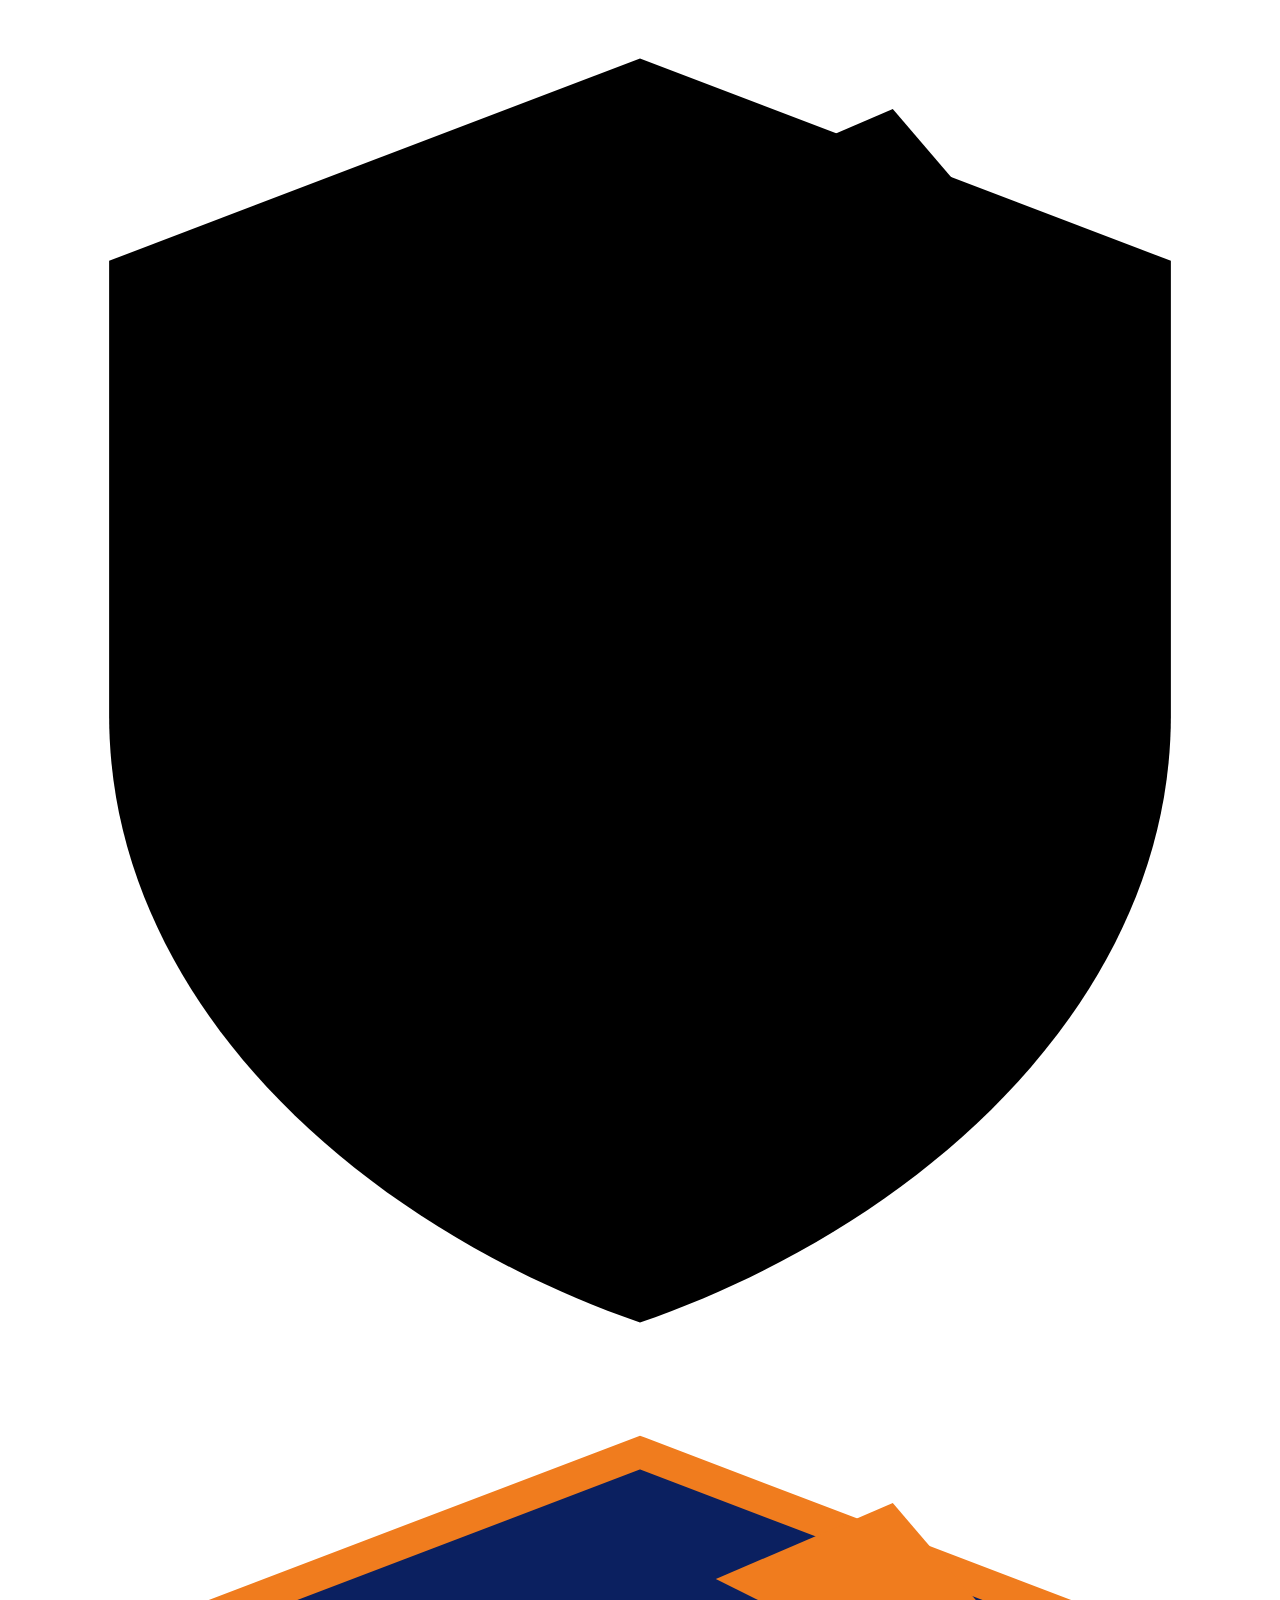
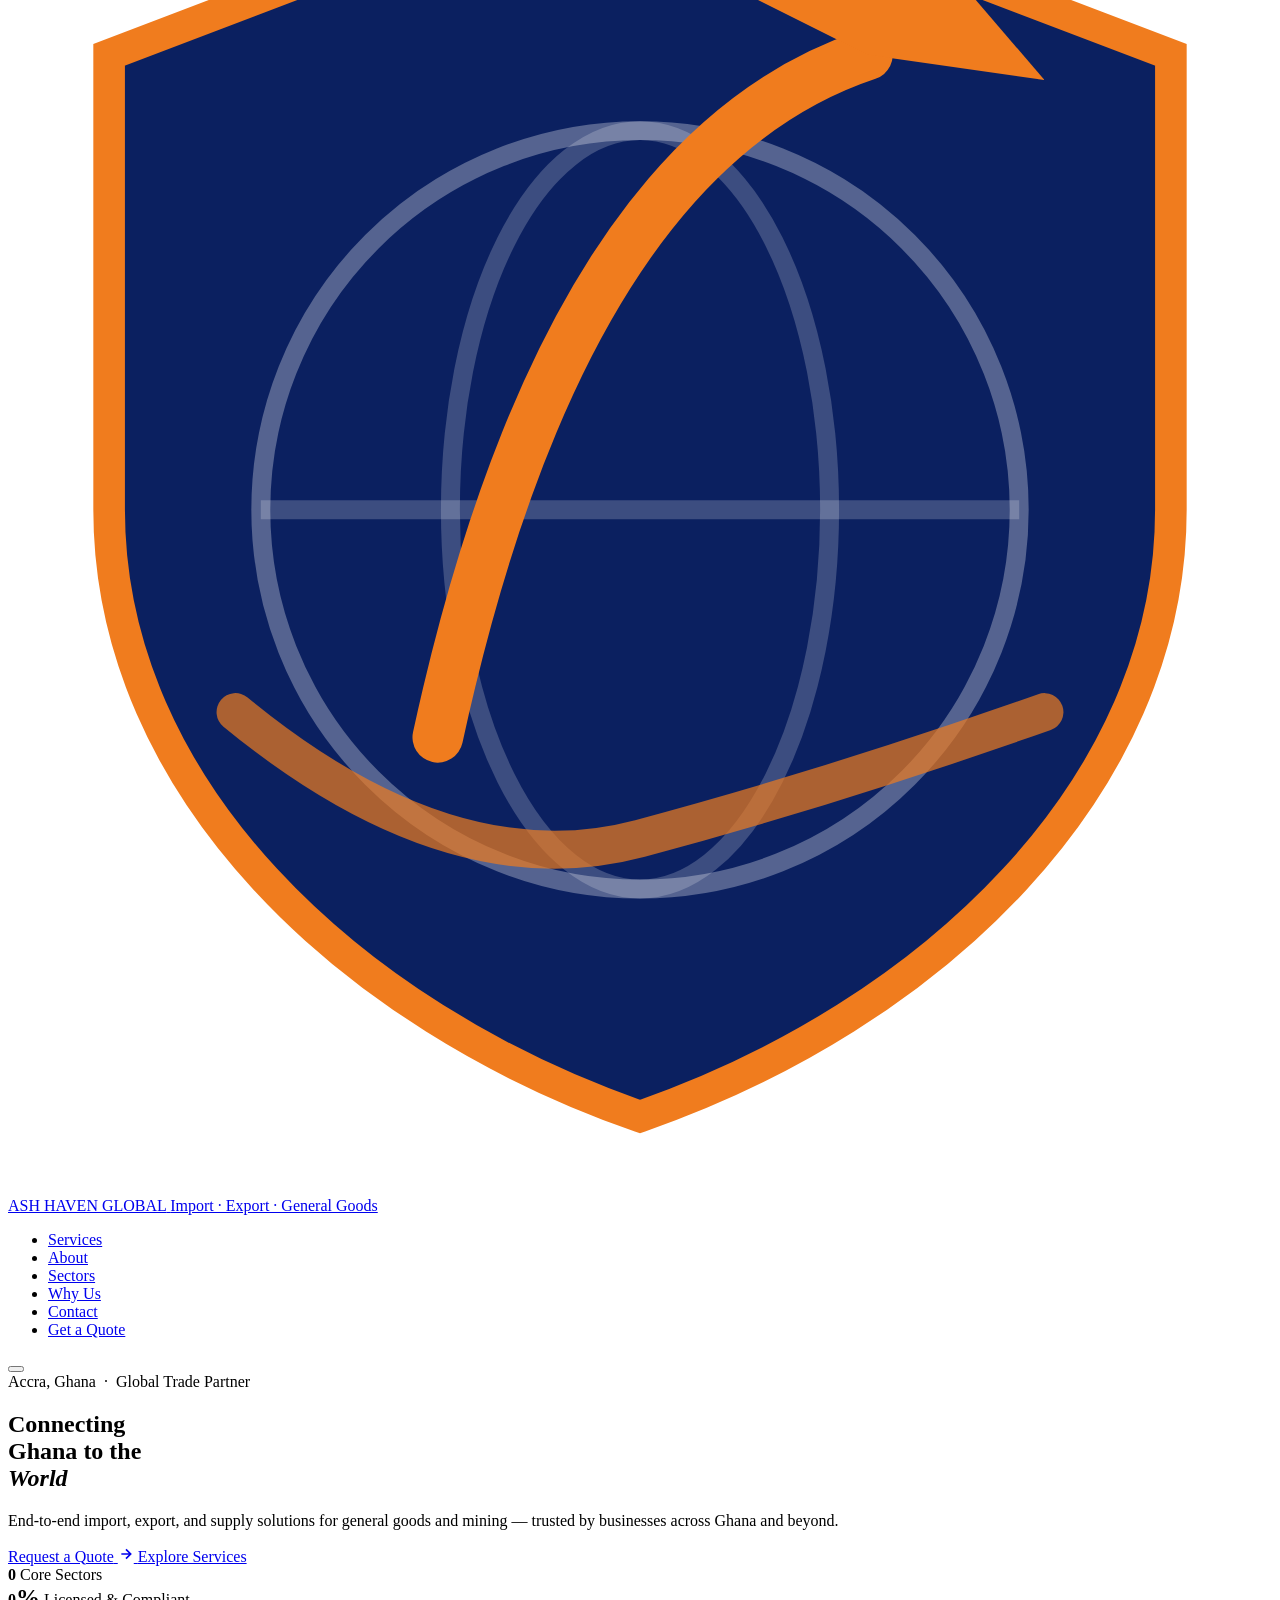
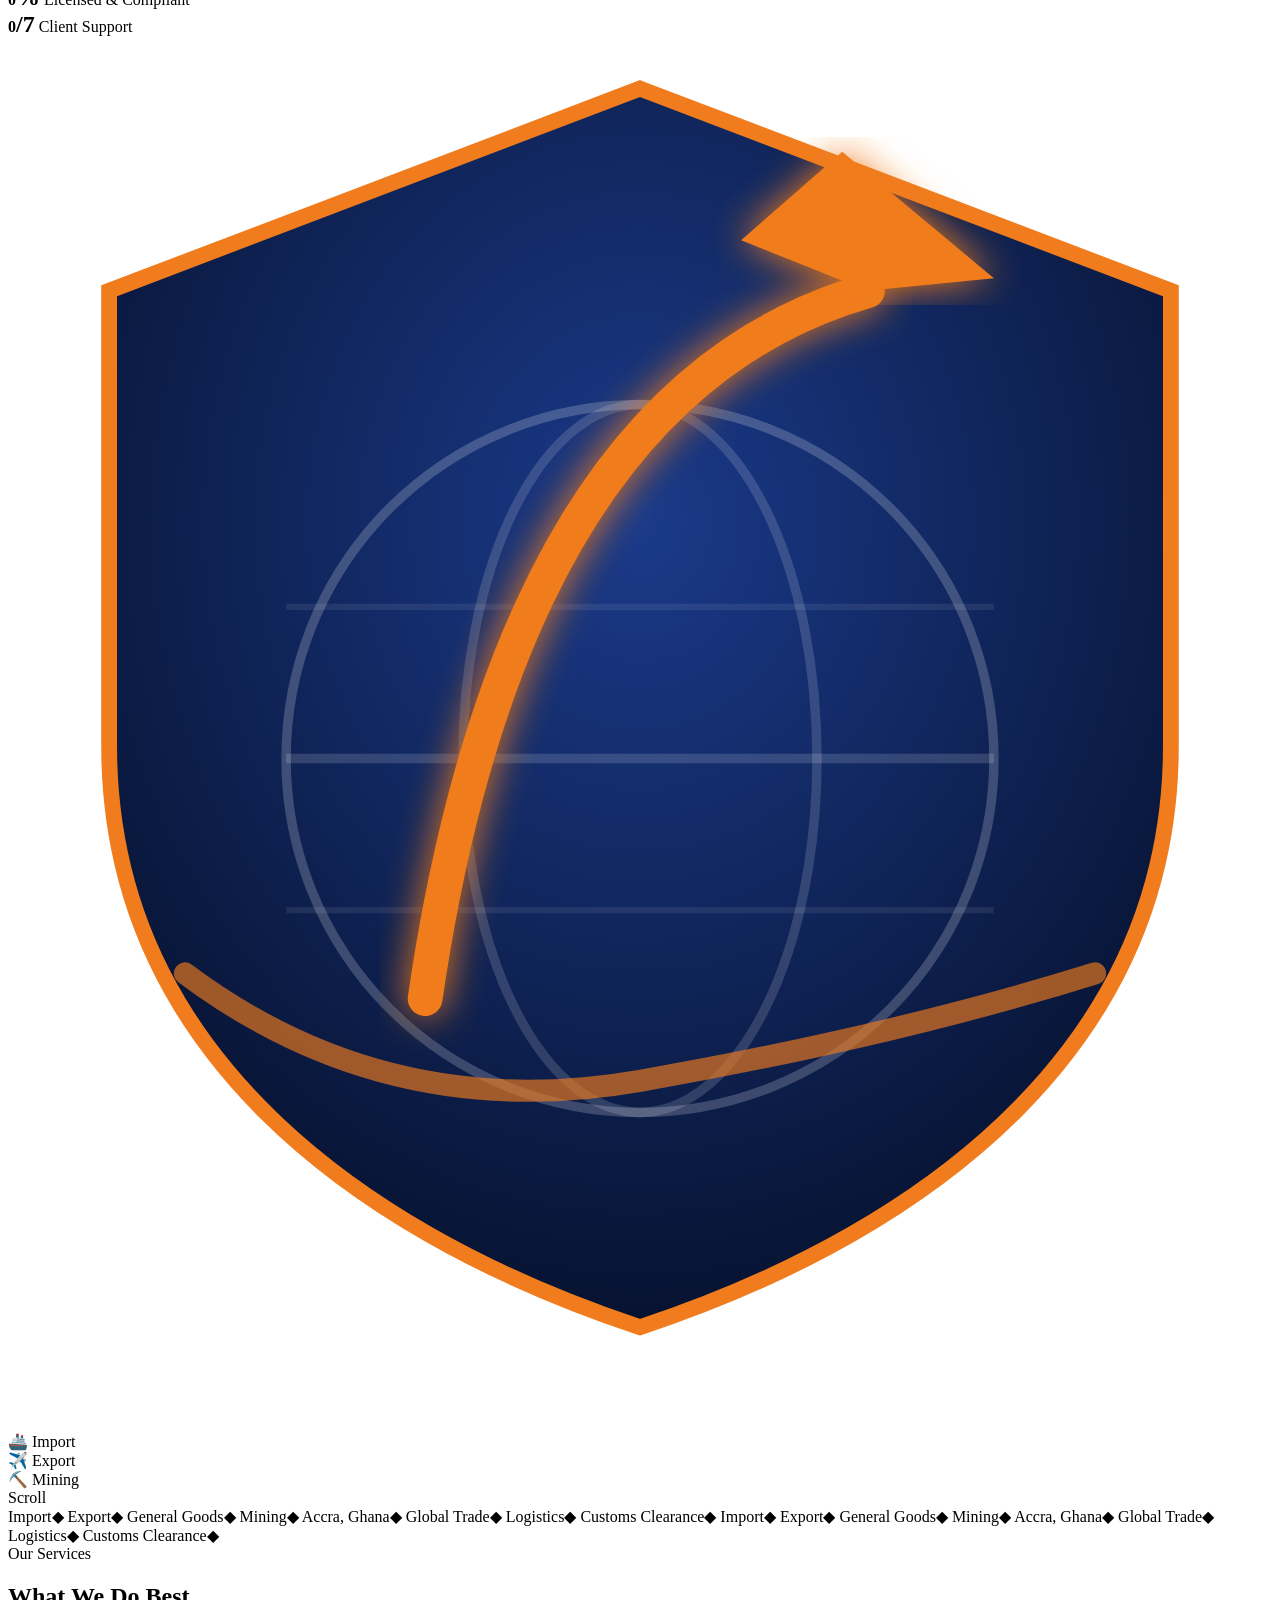
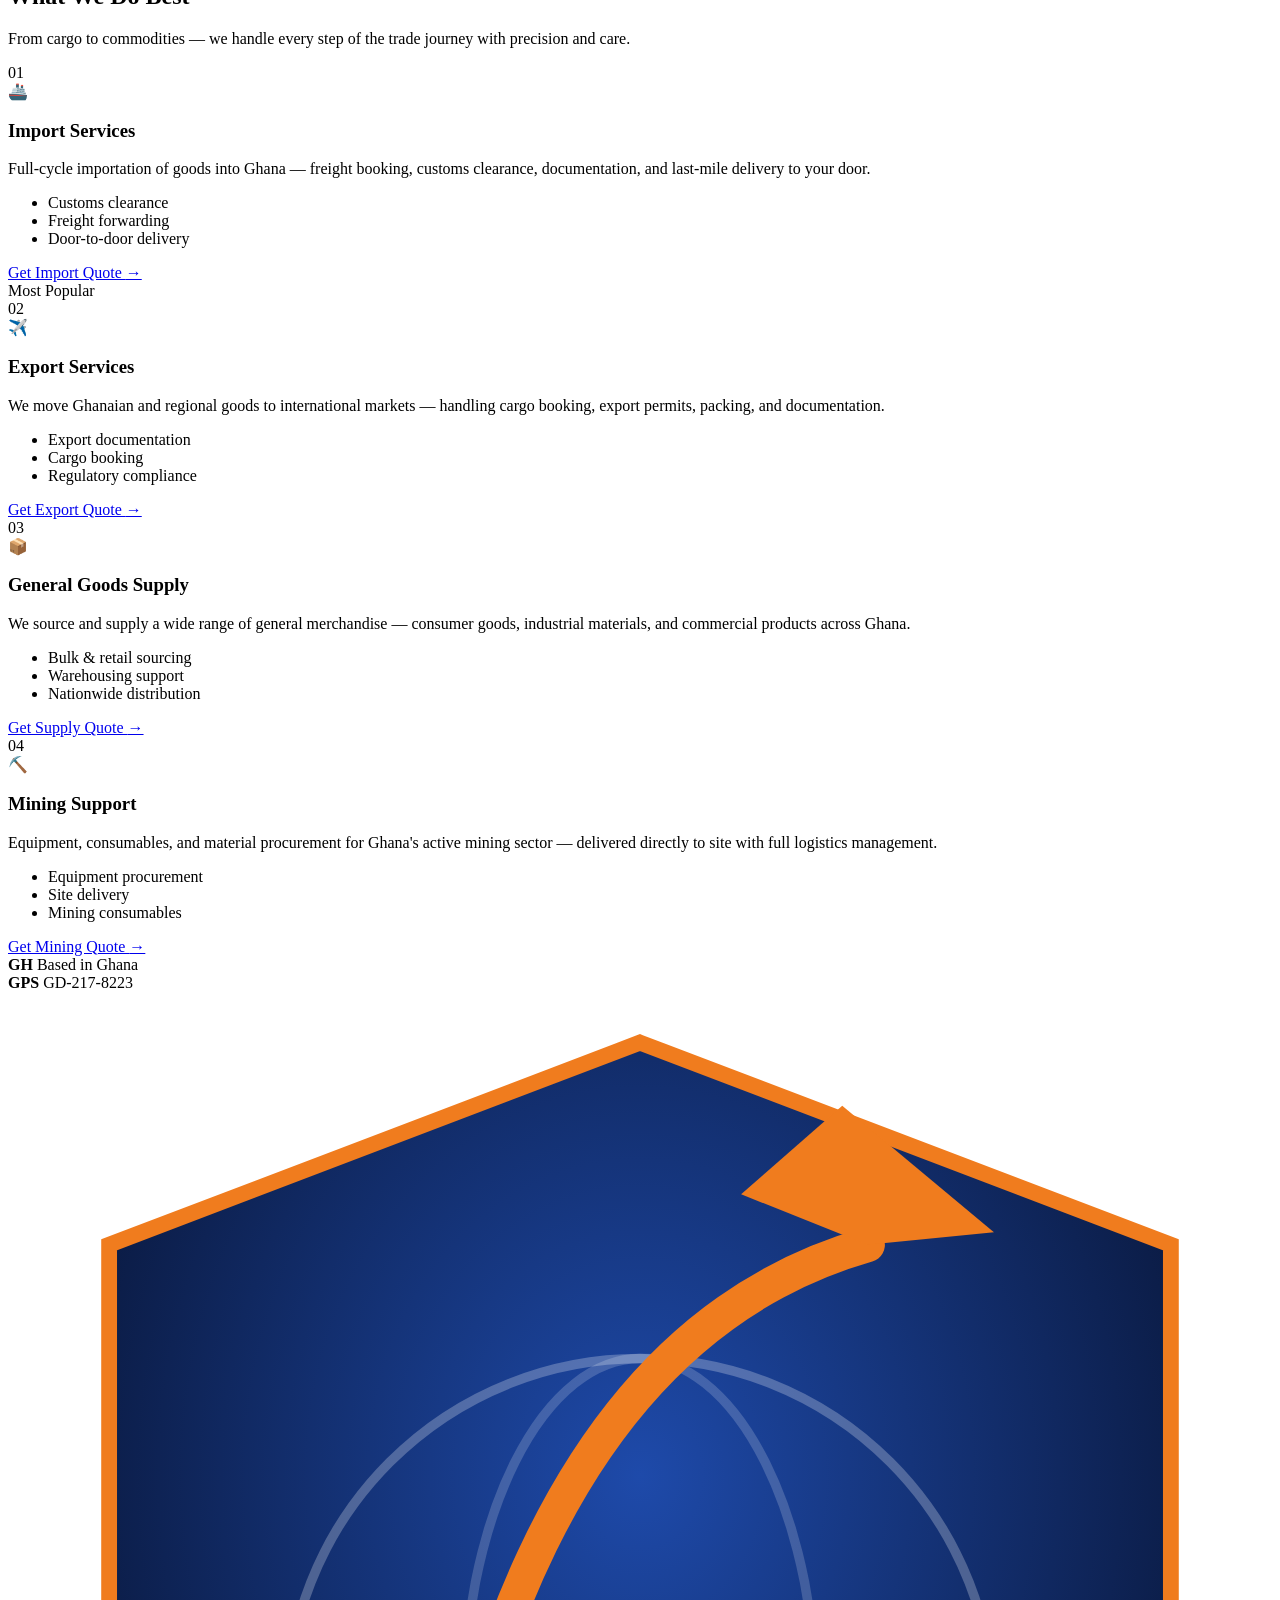
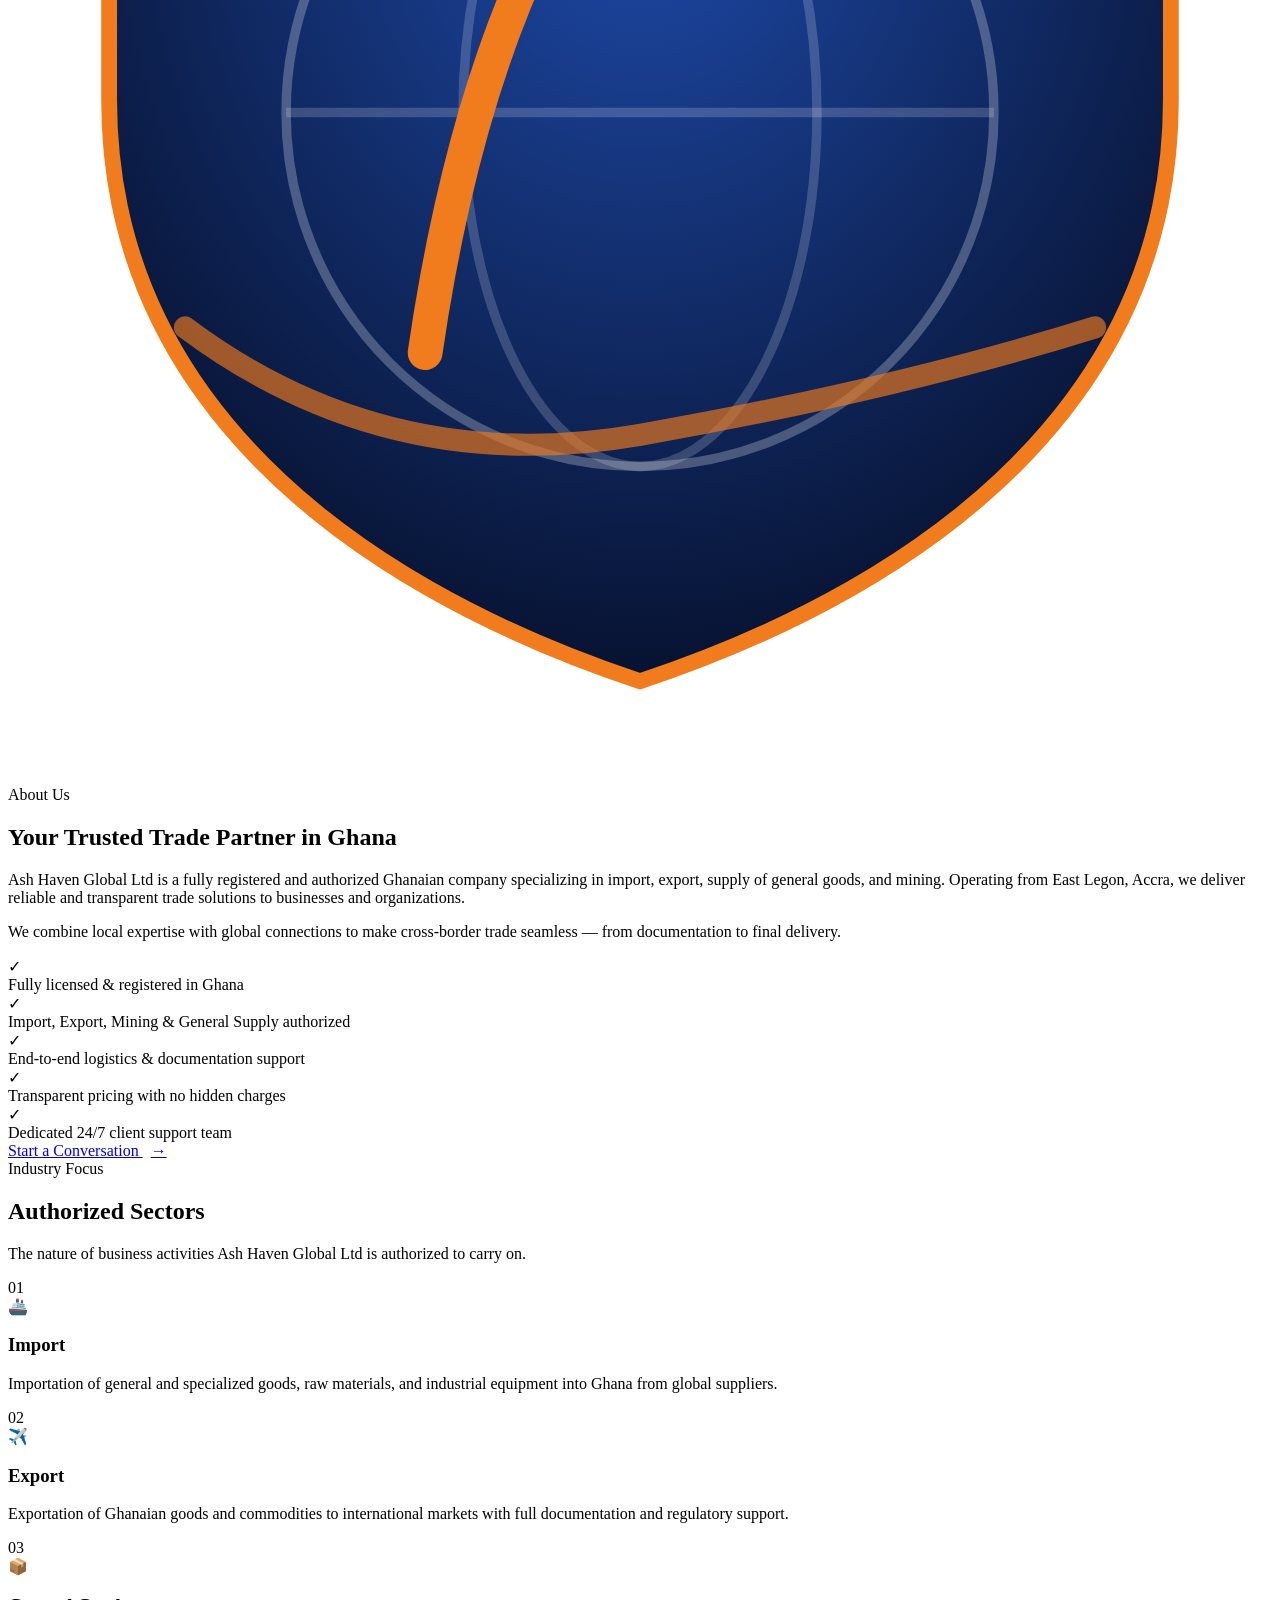
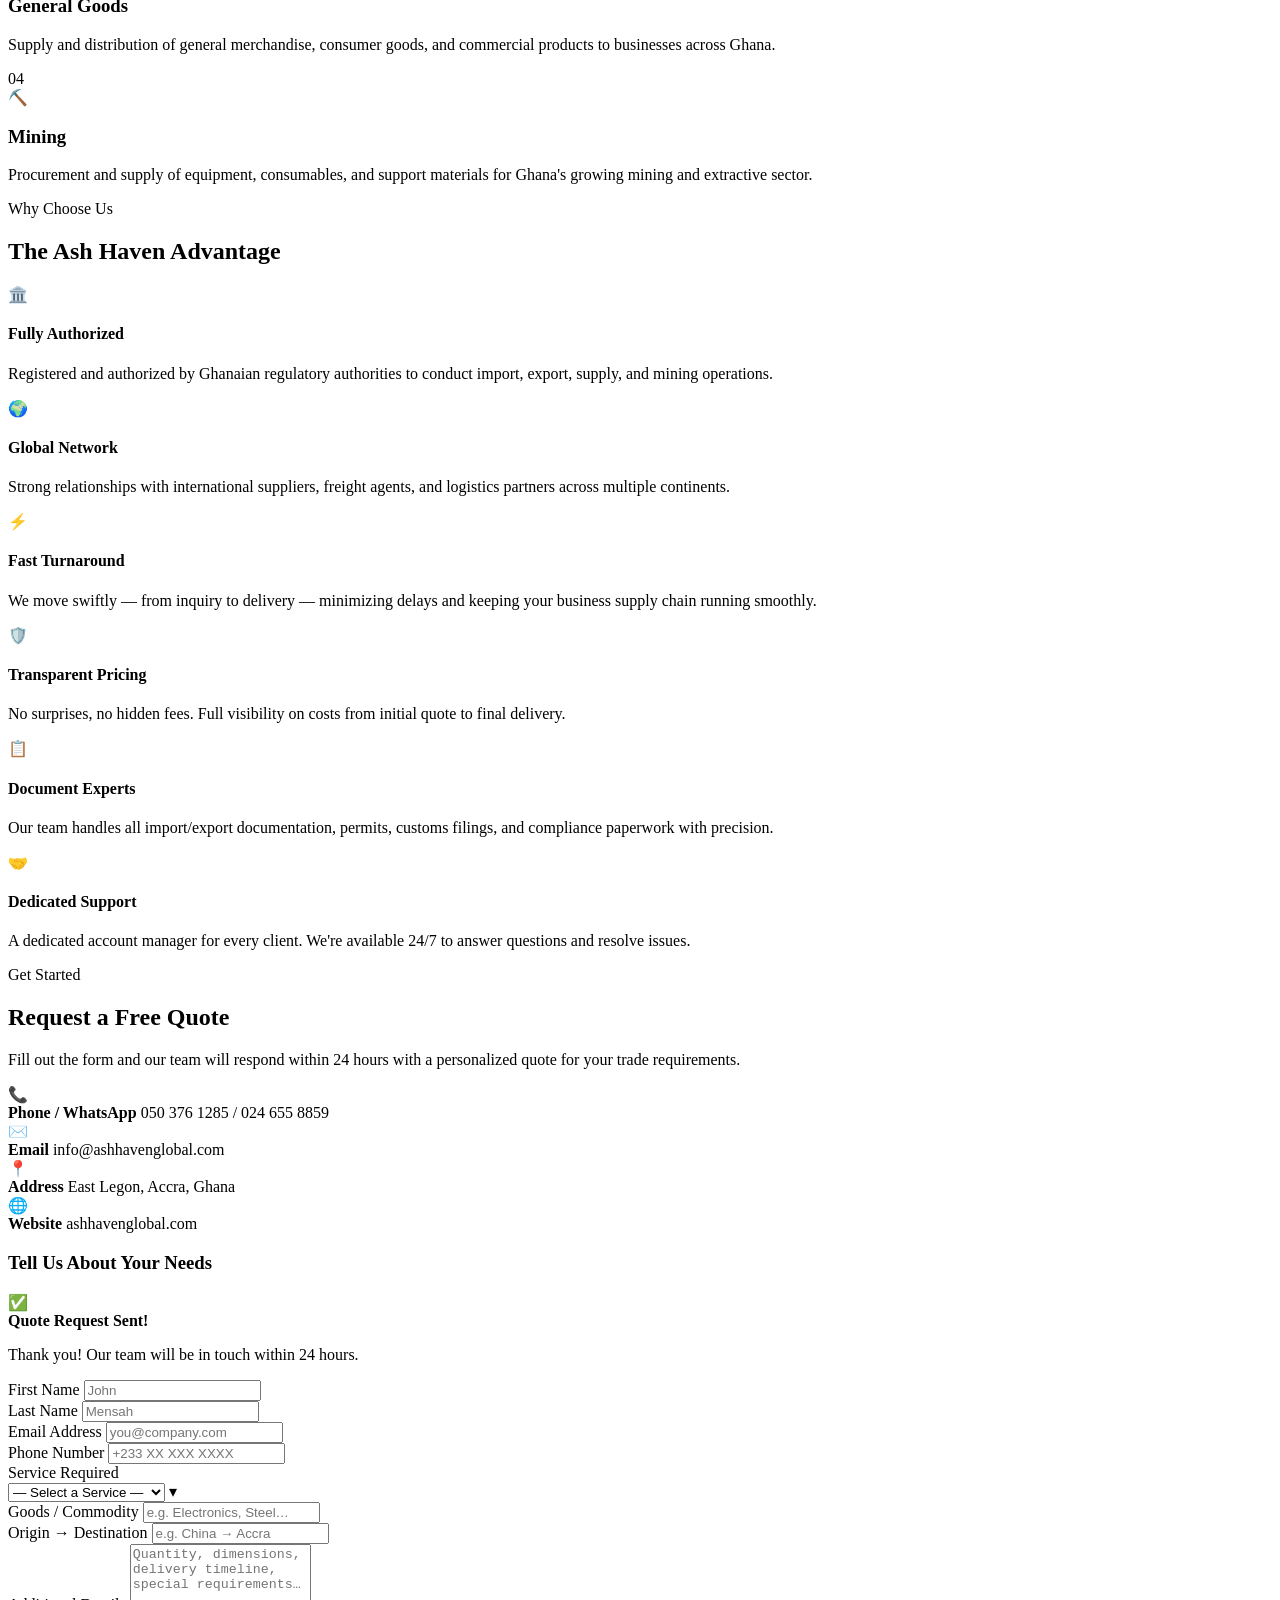
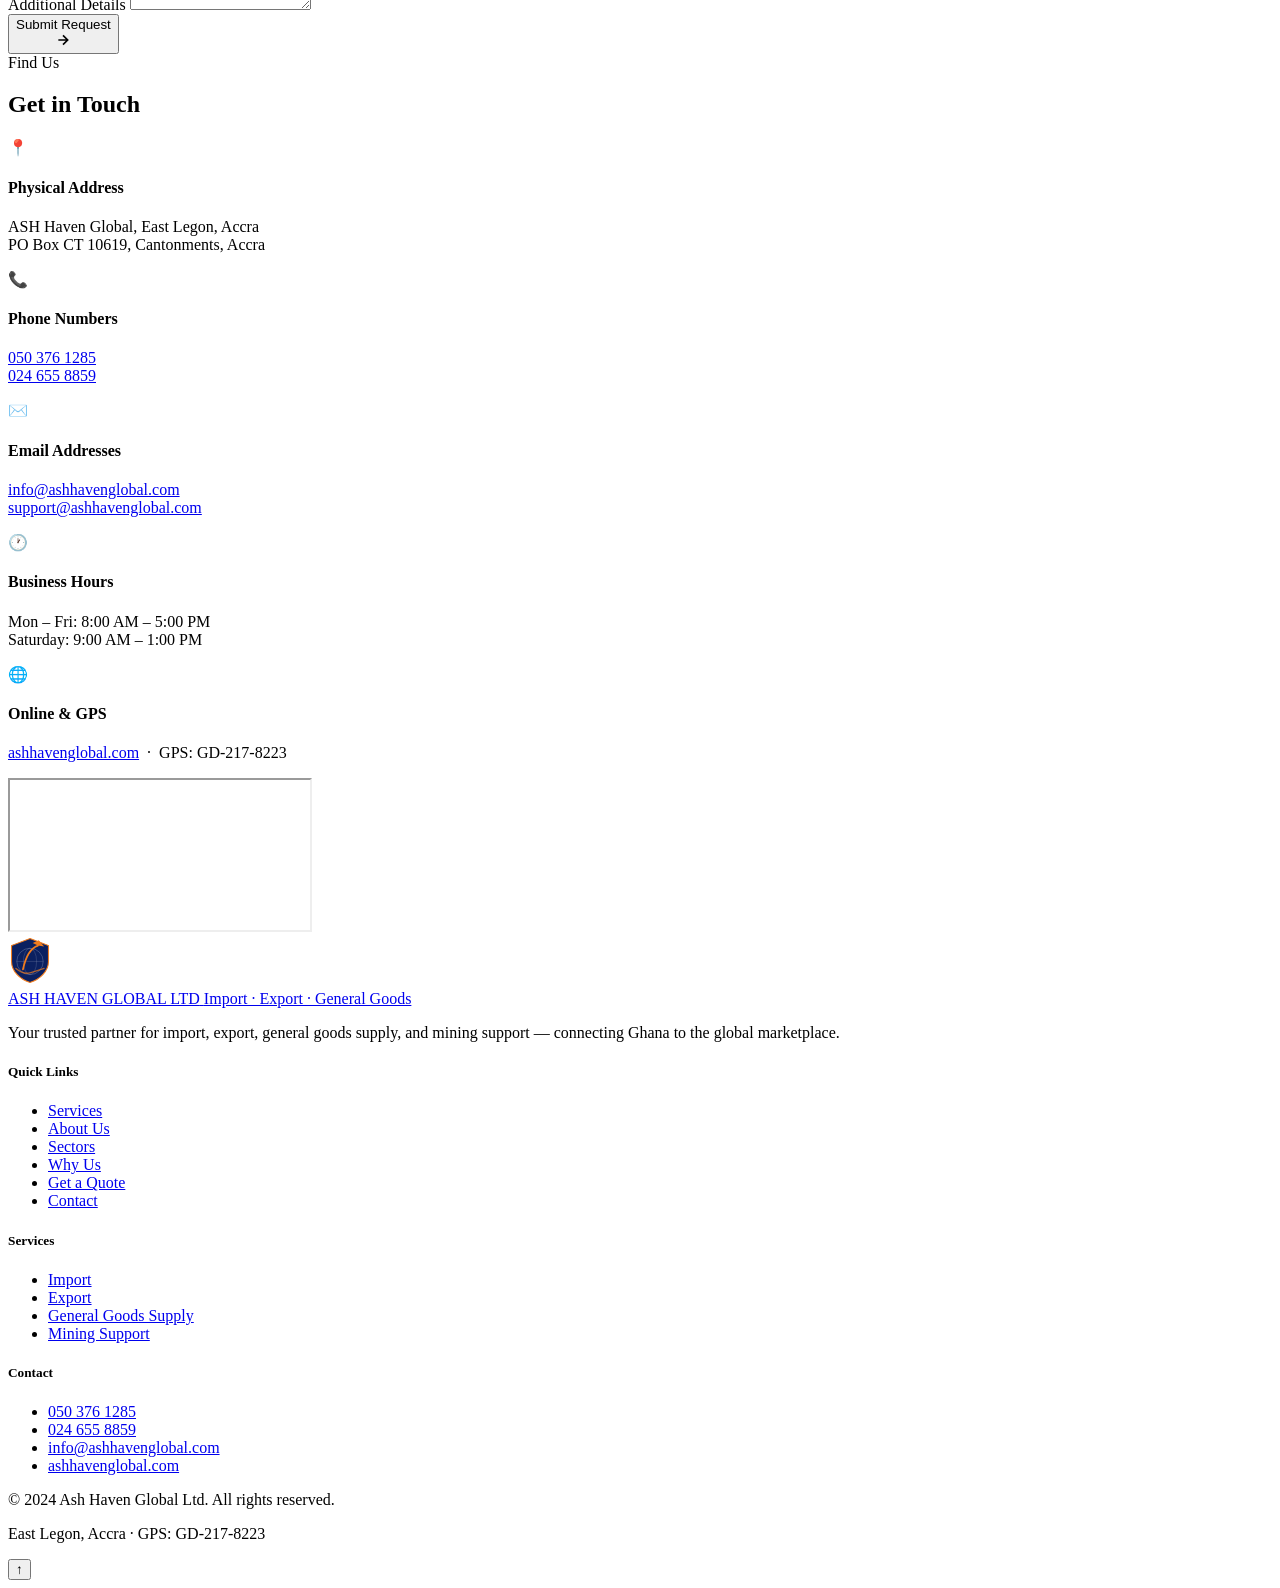
==== commit fdc91f84: "Update index.html" ====
--- a/index.html
+++ b/index.html
@@ -1,1098 +1,619 @@
 <!DOCTYPE html>
-
 <html lang="en">
 <head>
-<meta charset="UTF-8" />
-<meta name="viewport" content="width=device-width, initial-scale=1.0"/>
-<title>Ash Haven Global Ltd — Import · Export · General Goods</title>
-<link href="https://fonts.googleapis.com/css2?family=Bebas+Neue&family=Barlow:ital,wght@0,300;0,400;0,600;0,700;1,300&family=Barlow+Condensed:wght@400;700&display=swap" rel="stylesheet"/>
-<style>
-  :root {
-    --navy: #0d2a5c;
-    --navy-deep: #071a3e;
-    --orange: #e87722;
-    --orange-light: #f5a04a;
-    --white: #ffffff;
-    --off-white: #f4f6fb;
-    --gray: #6b7a99;
-    --light-gray: #e8edf5;
-  }
-
-*, *::before, *::after { box-sizing: border-box; margin: 0; padding: 0; }
-
-html { scroll-behavior: smooth; }
-
-body {
-font-family: ‘Barlow’, sans-serif;
-color: var(–navy-deep);
-background: var(–white);
-overflow-x: hidden;
-}
-
-/* ── NAV ── */
-nav {
-position: fixed; top: 0; left: 0; right: 0; z-index: 100;
-display: flex; align-items: center; justify-content: space-between;
-padding: 0 5vw;
-height: 72px;
-background: rgba(7, 26, 62, 0.95);
-backdrop-filter: blur(12px);
-border-bottom: 2px solid var(–orange);
-}
-
-.nav-logo {
-display: flex; align-items: center; gap: 14px;
-text-decoration: none;
-}
-
-.nav-logo-icon {
-width: 48px; height: 48px;
-position: relative; flex-shrink: 0;
-}
-
-/* SVG Recreation of the logo mark */
-.nav-logo-text {
-display: flex; flex-direction: column; line-height: 1;
-}
-.nav-logo-text .brand { font-family: ‘Bebas Neue’, sans-serif; font-size: 20px; color: var(–white); letter-spacing: 2px; }
-.nav-logo-text .sub { font-family: ‘Barlow Condensed’, sans-serif; font-size: 9px; color: var(–orange); letter-spacing: 3px; text-transform: uppercase; margin-top: 3px; }
-
-.nav-links {
-display: flex; gap: 36px; list-style: none;
-}
-.nav-links a {
-font-family: ‘Barlow Condensed’, sans-serif;
-font-size: 13px; font-weight: 700; letter-spacing: 2px; text-transform: uppercase;
-color: rgba(255,255,255,0.75); text-decoration: none;
-transition: color .2s;
-}
-.nav-links a:hover { color: var(–orange); }
-
-.nav-cta {
-background: var(–orange); color: var(–white) !important;
-padding: 8px 20px; border-radius: 2px;
-}
-.nav-cta:hover { background: var(–orange-light); color: var(–white) !important; }
-
-/* ── HERO ── */
-#hero {
-min-height: 100vh;
-background: var(–navy-deep);
-display: grid;
-grid-template-columns: 1fr 1fr;
-position: relative;
-overflow: hidden;
-padding-top: 72px;
-}
-
-.hero-geo {
-position: absolute; inset: 0; pointer-events: none;
-overflow: hidden;
-}
-.hero-geo::before {
-content: ‘’;
-position: absolute; right: -10%; top: -10%;
-width: 70vw; height: 110vh;
-background: linear-gradient(135deg, var(–navy) 0%, transparent 60%);
-transform: skewX(-8deg);
-}
-.hero-geo::after {
-content: ‘’;
-position: absolute;
-right: 30%; bottom: -5%;
-width: 40vw; height: 40vw;
-border-radius: 50%;
-background: radial-gradient(circle, rgba(232,119,34,0.12) 0%, transparent 70%);
-}
-
-/* World grid lines */
-.hero-grid-lines {
-position: absolute; inset: 0; pointer-events: none;
-background-image:
-linear-gradient(rgba(255,255,255,0.03) 1px, transparent 1px),
-linear-gradient(90deg, rgba(255,255,255,0.03) 1px, transparent 1px);
-background-size: 60px 60px;
-}
-
-.hero-left {
-display: flex; flex-direction: column; justify-content: center;
-padding: 80px 5vw 80px 8vw;
-position: relative; z-index: 2;
-}
-
-.hero-tag {
-display: inline-flex; align-items: center; gap: 10px;
-font-family: ‘Barlow Condensed’, sans-serif;
-font-size: 11px; letter-spacing: 4px; text-transform: uppercase;
-color: var(–orange); margin-bottom: 28px;
-}
-.hero-tag::before {
-content: ‘’; width: 32px; height: 2px; background: var(–orange);
-}
-
-.hero-h1 {
-font-family: ‘Bebas Neue’, sans-serif;
-font-size: clamp(52px, 6vw, 92px);
-line-height: 0.95;
-color: var(–white);
-letter-spacing: 2px;
-margin-bottom: 28px;
-}
-.hero-h1 span { color: var(–orange); }
-
-.hero-p {
-font-size: 16px; font-weight: 300; line-height: 1.75;
-color: rgba(255,255,255,0.65);
-max-width: 460px; margin-bottom: 44px;
-}
-
-.hero-actions { display: flex; gap: 16px; flex-wrap: wrap; }
-
-.btn-primary {
-background: var(–orange); color: var(–white);
-padding: 14px 36px;
-font-family: ‘Barlow Condensed’, sans-serif;
-font-size: 13px; font-weight: 700; letter-spacing: 2.5px; text-transform: uppercase;
-text-decoration: none; border-radius: 2px;
-transition: background .2s, transform .15s;
-display: inline-block;
-}
-.btn-primary:hover { background: var(–orange-light); transform: translateY(-2px); }
-
-.btn-outline {
-border: 1.5px solid rgba(255,255,255,0.35); color: var(–white);
-padding: 14px 36px;
-font-family: ‘Barlow Condensed’, sans-serif;
-font-size: 13px; font-weight: 700; letter-spacing: 2.5px; text-transform: uppercase;
-text-decoration: none; border-radius: 2px;
-transition: border-color .2s, transform .15s;
-display: inline-block;
-}
-.btn-outline:hover { border-color: var(–orange); color: var(–orange); transform: translateY(-2px); }
-
-.hero-stats {
-display: flex; gap: 40px; margin-top: 60px;
-border-top: 1px solid rgba(255,255,255,0.1);
-padding-top: 40px;
-}
-.hero-stat-num {
-font-family: ‘Bebas Neue’, sans-serif;
-font-size: 42px; color: var(–orange); line-height: 1;
-}
-.hero-stat-label {
-font-size: 11px; letter-spacing: 2px; text-transform: uppercase;
-color: rgba(255,255,255,0.45); margin-top: 4px;
-}
-
-.hero-right {
-display: flex; align-items: center; justify-content: center;
-position: relative; z-index: 2;
-}
-
-/* Big logo watermark in hero */
-.hero-logo-display {
-position: relative;
-display: flex; align-items: center; justify-content: center;
-}
-.hero-logo-bg {
-width: 380px; height: 380px;
-background: rgba(255,255,255,0.04);
-border-radius: 50%;
-border: 1px solid rgba(232,119,34,0.2);
-display: flex; align-items: center; justify-content: center;
-position: relative;
-}
-.hero-logo-bg::before {
-content: ‘’;
-position: absolute; inset: 20px;
-border-radius: 50%;
-border: 1px solid rgba(232,119,34,0.1);
-}
-.hero-logo-bg::after {
-content: ‘’;
-position: absolute; inset: 40px;
-border-radius: 50%;
-border: 1px dashed rgba(255,255,255,0.07);
-}
-.hero-logo-img {
-width: 220px; height: 220px; object-fit: contain;
-filter: drop-shadow(0 0 40px rgba(232,119,34,0.4));
-animation: float 4s ease-in-out infinite;
-}
-
-@keyframes float {
-0%, 100% { transform: translateY(0); }
-50% { transform: translateY(-12px); }
-}
-
-/* ── SERVICES ── */
-#services {
-background: var(–off-white);
-padding: 100px 8vw;
-}
-
-.section-header {
-text-align: center; margin-bottom: 64px;
-}
-.section-tag {
-font-family: ‘Barlow Condensed’, sans-serif;
-font-size: 11px; letter-spacing: 4px; text-transform: uppercase;
-color: var(–orange); display: block; margin-bottom: 16px;
-}
-.section-h2 {
-font-family: ‘Bebas Neue’, sans-serif;
-font-size: clamp(36px, 4vw, 60px);
-color: var(–navy-deep); letter-spacing: 2px;
-line-height: 1;
-}
-.section-h2 span { color: var(–orange); }
-.section-rule {
-width: 48px; height: 3px;
-background: linear-gradient(90deg, var(–navy), var(–orange));
-margin: 20px auto 0;
-border-radius: 2px;
-}
-
-.services-grid {
-display: grid;
-grid-template-columns: repeat(auto-fit, minmax(260px, 1fr));
-gap: 28px;
-}
-
-.service-card {
-background: var(–white);
-border-radius: 4px;
-padding: 44px 36px;
-border-top: 4px solid transparent;
-transition: border-color .25s, transform .25s, box-shadow .25s;
-position: relative; overflow: hidden;
-}
-.service-card::after {
-content: ‘’;
-position: absolute; bottom: 0; left: 0; right: 0; height: 0;
-background: linear-gradient(to top, rgba(13,42,92,0.04), transparent);
-transition: height .3s;
-}
-.service-card:hover { border-top-color: var(–orange); transform: translateY(-6px); box-shadow: 0 20px 48px rgba(13,42,92,0.12); }
-.service-card:hover::after { height: 100%; }
-
-.service-icon {
-width: 56px; height: 56px; border-radius: 50%;
-background: linear-gradient(135deg, var(–navy), #1a4a8a);
-display: flex; align-items: center; justify-content: center;
-margin-bottom: 28px;
-font-size: 24px;
-}
-.service-h3 {
-font-family: ‘Bebas Neue’, sans-serif;
-font-size: 24px; letter-spacing: 1.5px; color: var(–navy-deep);
-margin-bottom: 14px;
-}
-.service-p {
-font-size: 14px; font-weight: 300; line-height: 1.8;
-color: var(–gray);
-}
-.service-link {
-display: inline-flex; align-items: center; gap: 8px;
-margin-top: 24px;
-font-family: ‘Barlow Condensed’, sans-serif;
-font-size: 12px; font-weight: 700; letter-spacing: 2px; text-transform: uppercase;
-color: var(–orange); text-decoration: none;
-transition: gap .2s;
-}
-.service-link:hover { gap: 14px; }
-
-/* ── ABOUT ── */
-#about {
-background: var(–navy-deep);
-padding: 100px 8vw;
-display: grid; grid-template-columns: 1fr 1fr; gap: 80px;
-align-items: center;
-position: relative; overflow: hidden;
-}
-#about::before {
-content: ‘’;
-position: absolute; left: -5%; top: -20%;
-width: 50vw; height: 140%;
-background: linear-gradient(160deg, rgba(232,119,34,0.06) 0%, transparent 60%);
-pointer-events: none;
-}
-
-.about-left { position: relative; z-index: 1; }
-
-.about-badge {
-display: inline-flex; align-items: center; gap: 10px;
-background: rgba(232,119,34,0.15);
-border: 1px solid rgba(232,119,34,0.3);
-padding: 8px 20px; border-radius: 2px;
-font-family: ‘Barlow Condensed’, sans-serif;
-font-size: 11px; letter-spacing: 3px; text-transform: uppercase;
-color: var(–orange); margin-bottom: 32px;
-}
-
-.about-h2 {
-font-family: ‘Bebas Neue’, sans-serif;
-font-size: clamp(36px, 4vw, 58px);
-color: var(–white); letter-spacing: 2px; line-height: 1;
-margin-bottom: 28px;
-}
-.about-h2 span { color: var(–orange); }
-.about-p {
-font-size: 15px; font-weight: 300; line-height: 1.85;
-color: rgba(255,255,255,0.6);
-margin-bottom: 20px;
-}
-
-.about-features {
-list-style: none; margin-top: 36px; display: flex; flex-direction: column; gap: 14px;
-}
-.about-features li {
-display: flex; align-items: center; gap: 14px;
-font-size: 14px; color: rgba(255,255,255,0.8);
-}
-.about-features li::before {
-content: ‘✓’;
-width: 26px; height: 26px; border-radius: 50%;
-background: var(–orange);
-color: var(–white);
-display: flex; align-items: center; justify-content: center;
-font-size: 12px; font-weight: 700; flex-shrink: 0;
-}
-
-.about-right { position: relative; z-index: 1; }
-
-.about-img-frame {
-position: relative;
-background: linear-gradient(135deg, var(–navy) 0%, #0a2050 100%);
-border-radius: 4px; overflow: hidden;
-aspect-ratio: 4/5;
-display: flex; align-items: center; justify-content: center;
-border: 1px solid rgba(255,255,255,0.08);
-}
-.about-img-frame::before {
-content: ‘’;
-position: absolute; inset: 0;
-background: repeating-linear-gradient(
-45deg,
-transparent,
-transparent 20px,
-rgba(255,255,255,0.015) 20px,
-rgba(255,255,255,0.015) 40px
-);
-}
-.about-watermark {
-font-family: ‘Bebas Neue’, sans-serif;
-font-size: clamp(60px, 8vw, 120px);
-color: rgba(255,255,255,0.04);
-letter-spacing: 4px; text-align: center;
-line-height: 1;
-position: absolute;
-}
-.about-logo-center {
-width: 60%; object-fit: contain;
-position: relative; z-index: 1;
-filter: drop-shadow(0 0 30px rgba(232,119,34,0.3));
-}
-.about-accent {
-position: absolute; top: -16px; right: -16px;
-width: 100px; height: 100px;
-background: var(–orange);
-clip-path: polygon(100% 0, 0 0, 100% 100%);
-z-index: 2;
-}
-
-/* ── WHY US ── */
-#why {
-background: var(–white);
-padding: 100px 8vw;
-}
-.why-grid {
-display: grid; grid-template-columns: repeat(auto-fit, minmax(200px, 1fr));
-gap: 2px; margin-top: 60px;
-background: var(–light-gray);
-border: 1px solid var(–light-gray);
-border-radius: 4px; overflow: hidden;
-}
-.why-card {
-background: var(–white);
-padding: 40px 32px;
-text-align: center;
-transition: background .2s;
-}
-.why-card:hover { background: var(–navy-deep); }
-.why-card:hover .why-icon { background: var(–orange); }
-.why-card:hover .why-h3 { color: var(–white); }
-.why-card:hover .why-p { color: rgba(255,255,255,0.55); }
-
-.why-icon {
-width: 60px; height: 60px; border-radius: 50%;
-background: var(–light-gray);
-display: flex; align-items: center; justify-content: center;
-margin: 0 auto 20px; font-size: 26px;
-transition: background .2s;
-}
-.why-h3 {
-font-family: ‘Bebas Neue’, sans-serif;
-font-size: 20px; letter-spacing: 1.5px; color: var(–navy-deep);
-margin-bottom: 12px; transition: color .2s;
-}
-.why-p { font-size: 13px; font-weight: 300; line-height: 1.7; color: var(–gray); transition: color .2s; }
-
-/* ── QUOTE FORM ── */
-#quote {
-background: linear-gradient(135deg, var(–navy-deep) 0%, #0d2a5c 100%);
-padding: 100px 8vw;
-position: relative; overflow: hidden;
-}
-#quote::after {
-content: ‘’;
-position: absolute; right: -5%; top: -10%;
-width: 50vw; height: 120%;
-background: linear-gradient(135deg, rgba(232,119,34,0.08) 0%, transparent 60%);
-pointer-events: none;
-}
-
-.quote-inner {
-display: grid; grid-template-columns: 1fr 1.2fr; gap: 80px; align-items: start;
-position: relative; z-index: 1;
-}
-.quote-left .section-tag { text-align: left; }
-.quote-left .section-h2 { text-align: left; color: var(–white); }
-.quote-left .section-rule { margin: 20px 0 0; }
-.quote-intro {
-font-size: 15px; font-weight: 300; line-height: 1.85;
-color: rgba(255,255,255,0.6); margin-top: 28px;
-}
-
-.quote-contact {
-margin-top: 44px; display: flex; flex-direction: column; gap: 18px;
-}
-.quote-contact-item {
-display: flex; align-items: center; gap: 16px;
-}
-.quote-contact-icon {
-width: 40px; height: 40px; border-radius: 50%;
-background: rgba(232,119,34,0.15);
-border: 1px solid rgba(232,119,34,0.3);
-display: flex; align-items: center; justify-content: center;
-font-size: 16px; flex-shrink: 0;
-}
-.quote-contact-text { font-size: 14px; color: rgba(255,255,255,0.75); line-height: 1.5; }
-.quote-contact-text strong { color: var(–white); display: block; font-size: 13px; font-weight: 600; }
-
-.quote-form {
-background: var(–white); border-radius: 4px; padding: 44px 40px;
-}
-.form-row { display: grid; grid-template-columns: 1fr 1fr; gap: 16px; }
-.form-group { display: flex; flex-direction: column; gap: 8px; margin-bottom: 16px; }
-.form-group label {
-font-family: ‘Barlow Condensed’, sans-serif;
-font-size: 11px; font-weight: 700; letter-spacing: 2px; text-transform: uppercase;
-color: var(–gray);
-}
-.form-group input,
-.form-group select,
-.form-group textarea {
-border: 1.5px solid var(–light-gray);
-border-radius: 2px;
-padding: 12px 16px;
-font-family: ‘Barlow’, sans-serif;
-font-size: 14px; color: var(–navy-deep);
-background: var(–off-white);
-transition: border-color .2s;
-outline: none;
-width: 100%;
-}
-.form-group input:focus,
-.form-group select:focus,
-.form-group textarea:focus { border-color: var(–orange); background: var(–white); }
-.form-group textarea { resize: vertical; min-height: 100px; }
-.form-group select { appearance: none; cursor: pointer; }
-
-.form-submit {
-width: 100%; padding: 16px;
-background: var(–orange); color: var(–white); border: none;
-font-family: ‘Barlow Condensed’, sans-serif;
-font-size: 14px; font-weight: 700; letter-spacing: 2.5px; text-transform: uppercase;
-border-radius: 2px; cursor: pointer;
-transition: background .2s, transform .15s;
-margin-top: 8px;
-}
-.form-submit:hover { background: var(–orange-light); transform: translateY(-2px); }
-
-/* ── SECTORS ── */
-#sectors {
-background: var(–off-white);
-padding: 100px 8vw;
-}
-.sectors-grid {
-display: grid; grid-template-columns: repeat(2, 1fr); gap: 3px;
-margin-top: 60px; border-radius: 4px; overflow: hidden;
-background: var(–light-gray);
-}
-.sector-tile {
-background: var(–navy-deep);
-padding: 60px 48px;
-position: relative; overflow: hidden;
-cursor: default;
-transition: background .3s;
-}
-.sector-tile:hover { background: var(–navy); }
-.sector-tile:hover .sector-num { opacity: 0.15; }
-
-.sector-num {
-font-family: ‘Bebas Neue’, sans-serif;
-font-size: 100px; color: var(–white);
-opacity: 0.05; line-height: 1;
-position: absolute; top: 0; right: 24px;
-transition: opacity .3s;
-}
-.sector-icon { font-size: 36px; margin-bottom: 20px; }
-.sector-h3 {
-font-family: ‘Bebas Neue’, sans-serif;
-font-size: 28px; letter-spacing: 2px; color: var(–white);
-margin-bottom: 16px;
-}
-.sector-p { font-size: 14px; font-weight: 300; line-height: 1.8; color: rgba(255,255,255,0.55); }
-
-.sector-tile.accent { background: var(–orange); }
-.sector-tile.accent:hover { background: var(–orange-light); }
-.sector-tile.accent .sector-h3 { color: var(–white); }
-.sector-tile.accent .sector-p { color: rgba(255,255,255,0.8); }
-.sector-tile.accent .sector-num { color: var(–white); }
-
-/* ── CONTACT ── */
-#contact {
-background: var(–white);
-padding: 100px 8vw;
-}
-.contact-grid {
-display: grid; grid-template-columns: 1fr 1fr; gap: 60px;
-margin-top: 60px; align-items: start;
-}
-.contact-map {
-aspect-ratio: 4/3; background: var(–light-gray);
-border-radius: 4px; overflow: hidden;
-border: 1px solid var(–light-gray);
-display: flex; align-items: center; justify-content: center;
-font-size: 14px; color: var(–gray);
-position: relative;
-}
-.contact-map iframe {
-width: 100%; height: 100%; border: none;
-}
-.contact-details { display: flex; flex-direction: column; gap: 28px; }
-.contact-item {
-display: flex; gap: 18px; align-items: flex-start;
-}
-.contact-icon {
-width: 48px; height: 48px; border-radius: 2px;
-background: var(–navy-deep);
-display: flex; align-items: center; justify-content: center;
-font-size: 20px; flex-shrink: 0;
-}
-.contact-info h4 {
-font-family: ‘Barlow Condensed’, sans-serif;
-font-size: 11px; font-weight: 700; letter-spacing: 2px; text-transform: uppercase;
-color: var(–orange); margin-bottom: 6px;
-}
-.contact-info p { font-size: 14px; color: var(–gray); line-height: 1.6; }
-.contact-info a { color: var(–navy-deep); text-decoration: none; }
-.contact-info a:hover { color: var(–orange); }
-
-/* ── FOOTER ── */
-footer {
-background: var(–navy-deep);
-padding: 60px 8vw 32px;
-border-top: 3px solid var(–orange);
-}
-.footer-top {
-display: grid; grid-template-columns: 1.5fr 1fr 1fr;
-gap: 60px; margin-bottom: 48px;
-}
-.footer-brand .nav-logo { margin-bottom: 20px; display: inline-flex; }
-.footer-brand p {
-font-size: 13px; font-weight: 300; line-height: 1.8;
-color: rgba(255,255,255,0.45); max-width: 280px;
-}
-
-.footer-col h5 {
-font-family: ‘Barlow Condensed’, sans-serif;
-font-size: 11px; font-weight: 700; letter-spacing: 3px; text-transform: uppercase;
-color: var(–orange); margin-bottom: 20px;
-}
-.footer-col ul { list-style: none; display: flex; flex-direction: column; gap: 10px; }
-.footer-col ul a {
-font-size: 13px; color: rgba(255,255,255,0.5); text-decoration: none;
-transition: color .2s;
-}
-.footer-col ul a:hover { color: var(–white); }
-
-.footer-bottom {
-border-top: 1px solid rgba(255,255,255,0.08);
-padding-top: 28px;
-display: flex; justify-content: space-between; align-items: center;
-flex-wrap: wrap; gap: 16px;
-}
-.footer-copy { font-size: 12px; color: rgba(255,255,255,0.3); }
-.footer-reg { font-size: 12px; color: rgba(232,119,34,0.6); }
-
-/* ── HAMBURGER (mobile) ── */
-.hamburger { display: none; flex-direction: column; gap: 5px; cursor: pointer; }
-.hamburger span { width: 24px; height: 2px; background: var(–white); border-radius: 2px; }
-
-/* ── SCROLL REVEAL ── */
-.reveal { opacity: 0; transform: translateY(30px); transition: opacity .7s ease, transform .7s ease; }
-.reveal.visible { opacity: 1; transform: none; }
-
-@media (max-width: 900px) {
-#hero, #about, .quote-inner, .contact-grid, .footer-top { grid-template-columns: 1fr; }
-.hero-right { display: none; }
-.sectors-grid { grid-template-columns: 1fr; }
-.footer-top { grid-template-columns: 1fr 1fr; }
-.nav-links { display: none; }
-.hamburger { display: flex; }
-.form-row { grid-template-columns: 1fr; }
-}
-</style>
-
+  <meta charset="UTF-8" />
+  <meta name="viewport" content="width=device-width, initial-scale=1.0"/>
+  <title>Ash Haven Global Ltd — Import · Export · General Goods</title>
+  <link rel="preconnect" href="https://fonts.googleapis.com"/>
+  <link rel="preconnect" href="https://fonts.gstatic.com" crossorigin/>
+  <link href="https://fonts.googleapis.com/css2?family=Outfit:wght@300;400;500;600;700;800;900&family=DM+Serif+Display:ital@0;1&display=swap" rel="stylesheet"/>
+  <link rel="stylesheet" href="style.css"/>
 </head>
 <body>
 
-<!-- NAV -->
-
-<nav>
-  <a href="#hero" class="nav-logo">
-    <svg class="nav-logo-icon" viewBox="0 0 100 100" xmlns="http://www.w3.org/2000/svg">
-      <!-- Shield shape -->
-      <path d="M50 5 L90 22 L90 55 C90 75 70 92 50 97 C30 92 10 75 10 55 L10 22 Z" fill="#0d2a5c" stroke="#e87722" stroke-width="2"/>
-      <!-- Globe lines -->
-      <ellipse cx="50" cy="52" rx="28" ry="28" fill="none" stroke="rgba(255,255,255,0.3)" stroke-width="1.5"/>
-      <ellipse cx="50" cy="52" rx="14" ry="28" fill="none" stroke="rgba(255,255,255,0.2)" stroke-width="1.5"/>
-      <line x1="22" y1="52" x2="78" y2="52" stroke="rgba(255,255,255,0.2)" stroke-width="1.5"/>
-      <!-- Arrow -->
-      <path d="M35 68 L62 28 L78 44" fill="none" stroke="#e87722" stroke-width="3.5" stroke-linecap="round" stroke-linejoin="round"/>
-      <polygon points="78,44 68,24 88,34" fill="#e87722"/>
-    </svg>
-    <div class="nav-logo-text">
-      <span class="brand">ASH HAVEN GLOBAL LTD</span>
-      <span class="sub">Import · Export · General Goods</span>
-    </div>
-  </a>
-  <ul class="nav-links">
-    <li><a href="#services">Services</a></li>
-    <li><a href="#about">About</a></li>
-    <li><a href="#sectors">Sectors</a></li>
-    <li><a href="#contact">Contact</a></li>
-    <li><a href="#quote" class="nav-cta">Get a Quote</a></li>
-  </ul>
-  <div class="hamburger">
-    <span></span><span></span><span></span>
+  <!-- PRELOADER -->
+  <div id="preloader">
+    <div class="preloader-inner">
+      <svg class="preloader-logo" viewBox="0 0 100 110" xmlns="http://www.w3.org/2000/svg">
+        <path class="shield-path" d="M50 4 L92 20 L92 56 C92 78 73 96 50 104 C27 96 8 78 8 56 L8 20 Z"/>
+        <ellipse class="globe-eq" cx="50" cy="56" rx="30" ry="30"/>
+        <ellipse class="globe-me" cx="50" cy="56" rx="15" ry="30"/>
+        <line class="globe-line" x1="20" y1="56" x2="80" y2="56"/>
+        <path class="arrow-path" d="M34 74 Q44 28 68 20"/>
+        <polygon class="arrow-head" points="68,20 56,14 70,8 82,22"/>
+        <path class="swash" d="M18 72 Q35 86 50 82 Q65 78 82 72"/>
+      </svg>
+      <div class="preloader-bar"><div class="preloader-fill"></div></div>
+    </div>
   </div>
-</nav>
-
-<!-- HERO -->
-
-<section id="hero">
-  <div class="hero-geo"></div>
-  <div class="hero-grid-lines"></div>
-  <div class="hero-left">
-    <span class="hero-tag">Accra, Ghana · Est. 2020</span>
-    <h1 class="hero-h1">
-      GLOBAL TRADE<br><span>STARTS HERE</span>
-    </h1>
-    <p class="hero-p">Ash Haven Global Ltd connects Ghana to the world — providing end-to-end import, export, and supply chain solutions for general goods and mining commodities.</p>
-    <div class="hero-actions">
-      <a href="#quote" class="btn-primary">Request a Quote</a>
-      <a href="#services" class="btn-outline">Our Services</a>
-    </div>
-    <div class="hero-stats">
-      <div>
-        <div class="hero-stat-num">4+</div>
-        <div class="hero-stat-label">Core Sectors</div>
-      </div>
-      <div>
-        <div class="hero-stat-num">GH</div>
-        <div class="hero-stat-label">Accra Based</div>
-      </div>
-      <div>
-        <div class="hero-stat-num">24/7</div>
-        <div class="hero-stat-label">Support</div>
-      </div>
+
+  <!-- CURSOR -->
+  <div class="cursor-dot" id="cursorDot"></div>
+  <div class="cursor-ring" id="cursorRing"></div>
+
+  <!-- NAVBAR -->
+  <nav id="navbar">
+    <div class="nav-container">
+      <a href="#hero" class="nav-brand">
+        <svg class="nav-logo-svg" viewBox="0 0 100 110" xmlns="http://www.w3.org/2000/svg">
+          <path d="M50 4 L92 20 L92 56 C92 78 73 96 50 104 C27 96 8 78 8 56 L8 20 Z" fill="#0b2060" stroke="#f07c1e" stroke-width="2.5"/>
+          <ellipse cx="50" cy="56" rx="30" ry="30" fill="none" stroke="rgba(255,255,255,0.3)" stroke-width="1.5"/>
+          <ellipse cx="50" cy="56" rx="15" ry="30" fill="none" stroke="rgba(255,255,255,0.2)" stroke-width="1.5"/>
+          <line x1="20" y1="56" x2="80" y2="56" stroke="rgba(255,255,255,0.2)" stroke-width="1.5"/>
+          <path d="M34 74 Q44 28 68 20" fill="none" stroke="#f07c1e" stroke-width="4" stroke-linecap="round"/>
+          <polygon points="68,20 56,14 70,8 82,22" fill="#f07c1e"/>
+          <path d="M18 72 Q35 86 50 82 Q65 78 82 72" fill="none" stroke="#f07c1e" stroke-width="3" stroke-linecap="round" opacity="0.7"/>
+        </svg>
+        <div class="brand-text">
+          <span class="brand-name">ASH HAVEN GLOBAL</span>
+          <span class="brand-tagline">Import · Export · General Goods</span>
+        </div>
+      </a>
+      <ul class="nav-menu" id="navMenu">
+        <li><a href="#services" class="nav-link">Services</a></li>
+        <li><a href="#about" class="nav-link">About</a></li>
+        <li><a href="#sectors" class="nav-link">Sectors</a></li>
+        <li><a href="#why" class="nav-link">Why Us</a></li>
+        <li><a href="#contact" class="nav-link">Contact</a></li>
+        <li><a href="#quote" class="nav-btn">Get a Quote</a></li>
+      </ul>
+      <button class="hamburger" id="hamburger" aria-label="Toggle menu">
+        <span></span><span></span><span></span>
+      </button>
+    </div>
+  </nav>
+
+  <!-- HERO -->
+  <section id="hero">
+    <div class="hero-bg-shapes">
+      <div class="shape shape-1"></div>
+      <div class="shape shape-2"></div>
+      <div class="shape shape-3"></div>
+      <div class="particles" id="particles"></div>
+    </div>
+    <div class="hero-container">
+      <div class="hero-content">
+        <div class="hero-pill" data-aos="fade-up" data-aos-delay="200">
+          <span class="pill-dot"></span>
+          Accra, Ghana &nbsp;·&nbsp; Global Trade Partner
+        </div>
+        <h1 class="hero-title" data-aos="fade-up" data-aos-delay="350">
+          Connecting<br/>
+          <span class="title-highlight">Ghana</span> to the<br/>
+          <em>World</em>
+        </h1>
+        <p class="hero-desc" data-aos="fade-up" data-aos-delay="500">
+          End-to-end import, export, and supply solutions for general goods and mining — trusted by businesses across Ghana and beyond.
+        </p>
+        <div class="hero-actions" data-aos="fade-up" data-aos-delay="650">
+          <a href="#quote" class="btn btn-primary">
+            <span>Request a Quote</span>
+            <svg width="16" height="16" viewBox="0 0 24 24" fill="none" stroke="currentColor" stroke-width="2.5"><path d="M5 12h14M12 5l7 7-7 7"/></svg>
+          </a>
+          <a href="#services" class="btn btn-ghost">
+            <span>Explore Services</span>
+          </a>
+        </div>
+        <div class="hero-stats" data-aos="fade-up" data-aos-delay="800">
+          <div class="stat">
+            <strong class="stat-num" data-count="4">0</strong>
+            <span class="stat-label">Core Sectors</span>
+          </div>
+          <div class="stat-divider"></div>
+          <div class="stat">
+            <strong class="stat-num" data-count="100">0</strong><strong style="font-size:1.5rem;color:var(--orange)">%</strong>
+            <span class="stat-label">Licensed & Compliant</span>
+          </div>
+          <div class="stat-divider"></div>
+          <div class="stat">
+            <strong class="stat-num" data-count="24">0</strong><strong style="font-size:1.5rem;color:var(--orange)">/7</strong>
+            <span class="stat-label">Client Support</span>
+          </div>
+        </div>
+      </div>
+      <div class="hero-visual" data-aos="fade-left" data-aos-delay="400">
+        <div class="visual-card-wrap">
+          <div class="visual-ring ring-1"></div>
+          <div class="visual-ring ring-2"></div>
+          <div class="visual-ring ring-3"></div>
+          <div class="visual-center">
+            <svg class="big-logo" viewBox="0 0 200 220" xmlns="http://www.w3.org/2000/svg">
+              <defs>
+                <radialGradient id="shieldGrad" cx="50%" cy="35%" r="65%">
+                  <stop offset="0%" stop-color="#1a3a8a"/>
+                  <stop offset="100%" stop-color="#071230"/>
+                </radialGradient>
+                <filter id="glow">
+                  <feGaussianBlur stdDeviation="3" result="coloredBlur"/>
+                  <feMerge><feMergeNode in="coloredBlur"/><feMergeNode in="SourceGraphic"/></feMerge>
+                </filter>
+              </defs>
+              <path d="M100 8 L184 40 L184 112 C184 158 148 188 100 204 C52 188 16 158 16 112 L16 40 Z" fill="url(#shieldGrad)" stroke="#f07c1e" stroke-width="2.5"/>
+              <ellipse cx="100" cy="114" rx="56" ry="56" fill="none" stroke="rgba(255,255,255,0.2)" stroke-width="1.5"/>
+              <ellipse cx="100" cy="114" rx="28" ry="56" fill="none" stroke="rgba(255,255,255,0.15)" stroke-width="1.5"/>
+              <line x1="44" y1="114" x2="156" y2="114" stroke="rgba(255,255,255,0.15)" stroke-width="1.5"/>
+              <line x1="44" y1="90" x2="156" y2="90" stroke="rgba(255,255,255,0.08)" stroke-width="1"/>
+              <line x1="44" y1="138" x2="156" y2="138" stroke="rgba(255,255,255,0.08)" stroke-width="1"/>
+              <path d="M66 152 Q80 56 136 40" fill="none" stroke="#f07c1e" stroke-width="5.5" stroke-linecap="round" filter="url(#glow)"/>
+              <polygon points="136,40 116,32 132,18 156,38" fill="#f07c1e" filter="url(#glow)"/>
+              <path d="M28 148 Q60 172 100 165 Q140 158 172 148" fill="none" stroke="#f07c1e" stroke-width="3.5" stroke-linecap="round" opacity="0.65"/>
+            </svg>
+          </div>
+          <!-- Floating badges -->
+          <div class="float-badge badge-import">
+            <span class="badge-icon">🚢</span>
+            <span>Import</span>
+          </div>
+          <div class="float-badge badge-export">
+            <span class="badge-icon">✈️</span>
+            <span>Export</span>
+          </div>
+          <div class="float-badge badge-mining">
+            <span class="badge-icon">⛏️</span>
+            <span>Mining</span>
+          </div>
+        </div>
+      </div>
+    </div>
+    <div class="scroll-indicator">
+      <div class="scroll-line"></div>
+      <span>Scroll</span>
+    </div>
+  </section>
+
+  <!-- TICKER -->
+  <div class="ticker-wrap">
+    <div class="ticker-track">
+      <span>Import</span><span class="sep">◆</span>
+      <span>Export</span><span class="sep">◆</span>
+      <span>General Goods</span><span class="sep">◆</span>
+      <span>Mining</span><span class="sep">◆</span>
+      <span>Accra, Ghana</span><span class="sep">◆</span>
+      <span>Global Trade</span><span class="sep">◆</span>
+      <span>Logistics</span><span class="sep">◆</span>
+      <span>Customs Clearance</span><span class="sep">◆</span>
+      <span>Import</span><span class="sep">◆</span>
+      <span>Export</span><span class="sep">◆</span>
+      <span>General Goods</span><span class="sep">◆</span>
+      <span>Mining</span><span class="sep">◆</span>
+      <span>Accra, Ghana</span><span class="sep">◆</span>
+      <span>Global Trade</span><span class="sep">◆</span>
+      <span>Logistics</span><span class="sep">◆</span>
+      <span>Customs Clearance</span><span class="sep">◆</span>
     </div>
   </div>
-  <div class="hero-right">
-    <div class="hero-logo-display">
-      <div class="hero-logo-bg">
-        <svg class="hero-logo-img" viewBox="0 0 200 220" xmlns="http://www.w3.org/2000/svg">
-          <!-- Shield -->
-          <path d="M100 10 L180 44 L180 120 C180 165 145 195 100 208 C55 195 20 165 20 120 L20 44 Z" fill="#0d2a5c"/>
-          <path d="M100 10 L180 44 L180 120 C180 165 145 195 100 208 C55 195 20 165 20 120 L20 44 Z" fill="none" stroke="#e87722" stroke-width="3"/>
-          <!-- Globe -->
-          <ellipse cx="100" cy="115" rx="55" ry="55" fill="none" stroke="rgba(255,255,255,0.25)" stroke-width="2"/>
-          <ellipse cx="100" cy="115" rx="27" ry="55" fill="none" stroke="rgba(255,255,255,0.18)" stroke-width="2"/>
-          <line x1="45" y1="115" x2="155" y2="115" stroke="rgba(255,255,255,0.18)" stroke-width="2"/>
-          <line x1="45" y1="90" x2="155" y2="90" stroke="rgba(255,255,255,0.1)" stroke-width="1"/>
-          <line x1="45" y1="140" x2="155" y2="140" stroke="rgba(255,255,255,0.1)" stroke-width="1"/>
-          <!-- Arrow swoosh -->
-          <path d="M65 148 Q75 70 130 60" fill="none" stroke="#e87722" stroke-width="6" stroke-linecap="round"/>
-          <polygon points="130,60 110,52 130,42 148,62" fill="#e87722"/>
-          <!-- Bottom swash -->
-          <path d="M30 148 Q65 175 100 165 Q135 155 170 148" fill="none" stroke="#e87722" stroke-width="4" stroke-linecap="round" opacity="0.6"/>
-        </svg>
-      </div>
-    </div>
-  </div>
-</section>
-
-<!-- SERVICES -->
-
-<section id="services">
-  <div class="section-header reveal">
-    <span class="section-tag">What We Do</span>
-    <h2 class="section-h2">OUR <span>SERVICES</span></h2>
-    <div class="section-rule"></div>
-  </div>
-  <div class="services-grid">
-    <div class="service-card reveal">
-      <div class="service-icon">🚢</div>
-      <h3 class="service-h3">Import Services</h3>
-      <p class="service-p">We handle the end-to-end importation of general and specialized goods into Ghana — managing customs clearance, documentation, freight forwarding, and last-mile delivery.</p>
-      <a href="#quote" class="service-link">Enquire →</a>
-    </div>
-    <div class="service-card reveal">
-      <div class="service-icon">✈️</div>
-      <h3 class="service-h3">Export Services</h3>
-      <p class="service-p">We facilitate the export of Ghanaian goods to international markets with full compliance support, cargo booking, and documentation services for smooth cross-border trade.</p>
-      <a href="#quote" class="service-link">Enquire →</a>
-    </div>
-    <div class="service-card reveal">
-      <div class="service-icon">📦</div>
-      <h3 class="service-h3">General Goods Supply</h3>
-      <p class="service-p">From household consumer products to industrial supplies, we source and supply a wide variety of general merchandise to businesses and organizations across Ghana.</p>
-      <a href="#quote" class="service-link">Enquire →</a>
-    </div>
-    <div class="service-card reveal">
-      <div class="service-icon">⛏️</div>
-      <h3 class="service-h3">Mining Support</h3>
-      <p class="service-p">We supply mining equipment, consumables, and materials to support Ghana's growing mining industry — offering procurement, logistics, and delivery solutions to mining sites.</p>
-      <a href="#quote" class="service-link">Enquire →</a>
-    </div>
-  </div>
-</section>
-
-<!-- ABOUT -->
-
-<section id="about">
-  <div class="about-left reveal">
-    <div class="about-badge">📋 Company Profile</div>
-    <h2 class="about-h2">TRUSTED PARTNER IN <span>GLOBAL TRADE</span></h2>
-    <p class="about-p">Ash Haven Global Ltd is a duly registered Ghanaian company authorized to carry on business in import, export, supply of general goods, and mining. Operating from East Legon, Accra, we serve clients across Ghana and beyond.</p>
-    <p class="about-p">Our commitment is to deliver reliable, transparent, and efficient trade solutions — building lasting partnerships grounded in integrity and professionalism.</p>
-    <ul class="about-features">
-      <li>Fully licensed and registered in Ghana</li>
-      <li>Expertise across import, export & mining sectors</li>
-      <li>End-to-end logistics and documentation support</li>
-      <li>Dedicated client support team</li>
-      <li>Competitive pricing and transparent processes</li>
-    </ul>
-  </div>
-  <div class="about-right reveal">
-    <div class="about-img-frame">
-      <div class="about-watermark">GLOBAL</div>
-      <svg class="about-logo-center" viewBox="0 0 200 220" xmlns="http://www.w3.org/2000/svg">
-        <path d="M100 10 L180 44 L180 120 C180 165 145 195 100 208 C55 195 20 165 20 120 L20 44 Z" fill="#0d2a5c"/>
-        <path d="M100 10 L180 44 L180 120 C180 165 145 195 100 208 C55 195 20 165 20 120 L20 44 Z" fill="none" stroke="#e87722" stroke-width="3"/>
-        <ellipse cx="100" cy="115" rx="55" ry="55" fill="none" stroke="rgba(255,255,255,0.3)" stroke-width="2"/>
-        <ellipse cx="100" cy="115" rx="27" ry="55" fill="none" stroke="rgba(255,255,255,0.2)" stroke-width="2"/>
-        <line x1="45" y1="115" x2="155" y2="115" stroke="rgba(255,255,255,0.2)" stroke-width="2"/>
-        <path d="M65 148 Q75 70 130 60" fill="none" stroke="#e87722" stroke-width="6" stroke-linecap="round"/>
-        <polygon points="130,60 110,52 130,42 148,62" fill="#e87722"/>
-        <path d="M30 148 Q65 175 100 165 Q135 155 170 148" fill="none" stroke="#e87722" stroke-width="4" stroke-linecap="round" opacity="0.7"/>
-      </svg>
-      <div class="about-accent"></div>
-    </div>
-  </div>
-</section>
-
-<!-- WHY US -->
-
-<section id="why">
-  <div class="section-header reveal">
-    <span class="section-tag">Why Ash Haven</span>
-    <h2 class="section-h2">WHY CHOOSE <span>US</span></h2>
-    <div class="section-rule"></div>
-  </div>
-  <div class="why-grid">
-    <div class="why-card reveal">
-      <div class="why-icon">🏛️</div>
-      <h3 class="why-h3">Fully Authorized</h3>
-      <p class="why-p">Registered and authorized by Ghanaian authorities to conduct import, export, and mining operations.</p>
-    </div>
-    <div class="why-card reveal">
-      <div class="why-icon">🌍</div>
-      <h3 class="why-h3">Global Network</h3>
-      <p class="why-p">We maintain relationships with international suppliers, freight agents, and logistics partners worldwide.</p>
-    </div>
-    <div class="why-card reveal">
-      <div class="why-icon">⚡</div>
-      <h3 class="why-h3">Fast Turnaround</h3>
-      <p class="why-p">We move swiftly from inquiry to delivery, minimizing delays and keeping your supply chain running.</p>
-    </div>
-    <div class="why-card reveal">
-      <div class="why-icon">🛡️</div>
-      <h3 class="why-h3">Reliable & Transparent</h3>
-      <p class="why-p">We provide full visibility on pricing and process — no surprises, no hidden costs.</p>
-    </div>
-  </div>
-</section>
-
-<!-- SECTORS -->
-
-<section id="sectors">
-  <div class="section-header reveal">
-    <span class="section-tag">Industry Focus</span>
-    <h2 class="section-h2">AUTHORIZED <span>SECTORS</span></h2>
-    <div class="section-rule"></div>
-  </div>
-  <div class="sectors-grid reveal">
-    <div class="sector-tile">
-      <div class="sector-num">01</div>
-      <div class="sector-icon">🚢</div>
-      <h3 class="sector-h3">Import</h3>
-      <p class="sector-p">Importing general goods, consumer products, industrial materials, and specialized commodities into Ghana from global markets.</p>
-    </div>
-    <div class="sector-tile accent">
-      <div class="sector-num">02</div>
-      <div class="sector-icon">✈️</div>
-      <h3 class="sector-h3">Export</h3>
-      <p class="sector-p">Exporting Ghanaian and regional goods to international buyers with full regulatory compliance and documentation support.</p>
-    </div>
-    <div class="sector-tile accent">
-      <div class="sector-num">03</div>
-      <div class="sector-icon">📦</div>
-      <h3 class="sector-h3">General Goods Supply</h3>
-      <p class="sector-p">Supply and distribution of general merchandise across retail, commercial, and institutional sectors throughout Ghana.</p>
-    </div>
-    <div class="sector-tile">
-      <div class="sector-num">04</div>
-      <div class="sector-icon">⛏️</div>
-      <h3 class="sector-h3">Mining</h3>
-      <p class="sector-p">Procurement and supply of equipment, consumables, and materials to support Ghana's active mining and extractive industries.</p>
-    </div>
-  </div>
-</section>
-
-<!-- QUOTE FORM -->
-
-<section id="quote">
-  <div class="quote-inner">
-    <div class="quote-left reveal">
-      <span class="section-tag">Start Today</span>
-      <h2 class="section-h2" style="color:var(--white);">GET A <span>QUOTE</span></h2>
-      <div class="section-rule" style="margin:20px 0 0;"></div>
-      <p class="quote-intro">Fill in the form and our team will respond within 24 hours with pricing and availability for your specific cargo or supply requirements.</p>
-      <div class="quote-contact">
-        <div class="quote-contact-item">
-          <div class="quote-contact-icon">📞</div>
-          <div class="quote-contact-text">
-            <strong>Phone / WhatsApp</strong>
-            050 376 1285 / 024 655 8859
-          </div>
-        </div>
-        <div class="quote-contact-item">
-          <div class="quote-contact-icon">✉️</div>
-          <div class="quote-contact-text">
-            <strong>Email</strong>
-            info@ashhavenglobal.com
-          </div>
-        </div>
-        <div class="quote-contact-item">
-          <div class="quote-contact-icon">📍</div>
-          <div class="quote-contact-text">
-            <strong>Address</strong>
-            ASH Haven Global, East Legon, Accra
-          </div>
-        </div>
-        <div class="quote-contact-item">
-          <div class="quote-contact-icon">🌐</div>
-          <div class="quote-contact-text">
-            <strong>Website</strong>
-            ashhavenglobal.com
-          </div>
-        </div>
-      </div>
-    </div>
-    <div class="quote-form reveal">
-      <div class="form-row">
-        <div class="form-group">
-          <label>First Name</label>
-          <input type="text" placeholder="John"/>
-        </div>
-        <div class="form-group">
-          <label>Last Name</label>
-          <input type="text" placeholder="Mensah"/>
-        </div>
-      </div>
-      <div class="form-group">
-        <label>Email Address</label>
-        <input type="email" placeholder="you@example.com"/>
-      </div>
-      <div class="form-group">
-        <label>Phone Number</label>
-        <input type="tel" placeholder="+233 XX XXX XXXX"/>
-      </div>
-      <div class="form-group">
-        <label>Service Type</label>
-        <select>
-          <option value="">— Select a Service —</option>
-          <option>Import</option>
-          <option>Export</option>
-          <option>General Goods Supply</option>
-          <option>Mining Supplies</option>
-          <option>Other</option>
-        </select>
-      </div>
-      <div class="form-group">
-        <label>Commodity / Goods Description</label>
-        <input type="text" placeholder="e.g. Electronic equipment, construction materials…"/>
-      </div>
-      <div class="form-group">
-        <label>Origin / Destination</label>
-        <input type="text" placeholder="e.g. Accra → Dubai"/>
-      </div>
-      <div class="form-group">
-        <label>Additional Details</label>
-        <textarea placeholder="Quantity, dimensions, special requirements…"></textarea>
-      </div>
-      <button class="form-submit" onclick="alert('Thank you! We will contact you within 24 hours.')">Submit Request →</button>
-    </div>
-  </div>
-</section>
-
-<!-- CONTACT -->
-
-<section id="contact">
-  <div class="section-header reveal">
-    <span class="section-tag">Find Us</span>
-    <h2 class="section-h2">GET IN <span>TOUCH</span></h2>
-    <div class="section-rule"></div>
-  </div>
-  <div class="contact-grid">
-    <div class="contact-map reveal">
-      <iframe
-        src="https://www.google.com/maps/embed?pb=!1m18!1m12!1m3!1d3970.0!2d-0.166!3d5.636!2m3!1f0!2f0!3f0!3m2!1i1024!2i768!4f13.1!3m3!1m2!1s0x0%3A0x0!2zNcKwMzgnMTEuMyJOIDDCsDEwJzE2LjgiVw!5e0!3m2!1sen!2sgh!4v1620000000000!5m2!1sen!2sgh"
-        allowfullscreen="" loading="lazy">
-      </iframe>
-    </div>
-    <div class="contact-details reveal">
-      <div class="contact-item">
-        <div class="contact-icon">📍</div>
-        <div class="contact-info">
-          <h4>Physical Address</h4>
-          <p>ASH Haven Global, East Legon, Accra<br/>PO Box CT 10619, Cantonments, Accra</p>
-        </div>
-      </div>
-      <div class="contact-item">
-        <div class="contact-icon">📞</div>
-        <div class="contact-info">
-          <h4>Phone Numbers</h4>
-          <p>
-            <a href="tel:+233503761285">050 376 1285</a><br/>
-            <a href="tel:+233246558859">024 655 8859</a>
-          </p>
-        </div>
-      </div>
-      <div class="contact-item">
-        <div class="contact-icon">✉️</div>
-        <div class="contact-info">
-          <h4>Email</h4>
-          <p>
-            <a href="mailto:info@ashhavenglobal.com">info@ashhavenglobal.com</a><br/>
-            <a href="mailto:support@ashhavenglobal.com">support@ashhavenglobal.com</a>
-          </p>
-        </div>
-      </div>
-      <div class="contact-item">
-        <div class="contact-icon">🌐</div>
-        <div class="contact-info">
-          <h4>Online</h4>
-          <p><a href="https://ashhavenglobal.com" target="_blank">ashhavenglobal.com</a><br/>GPS: GD-217-8223</p>
-        </div>
-      </div>
-      <div class="contact-item">
-        <div class="contact-icon">🕐</div>
-        <div class="contact-info">
-          <h4>Business Hours</h4>
-          <p>Monday – Friday: 8:00 AM – 5:00 PM<br/>Saturday: 9:00 AM – 1:00 PM</p>
-        </div>
-      </div>
-    </div>
-  </div>
-</section>
-
-<!-- FOOTER -->
-
-<footer>
-  <div class="footer-top">
-    <div class="footer-brand">
-      <a href="#hero" class="nav-logo">
-        <svg width="44" height="44" viewBox="0 0 100 100" xmlns="http://www.w3.org/2000/svg">
-          <path d="M50 5 L90 22 L90 55 C90 75 70 92 50 97 C30 92 10 75 10 55 L10 22 Z" fill="#0d2a5c" stroke="#e87722" stroke-width="2"/>
-          <ellipse cx="50" cy="52" rx="28" ry="28" fill="none" stroke="rgba(255,255,255,0.3)" stroke-width="1.5"/>
-          <ellipse cx="50" cy="52" rx="14" ry="28" fill="none" stroke="rgba(255,255,255,0.2)" stroke-width="1.5"/>
-          <line x1="22" y1="52" x2="78" y2="52" stroke="rgba(255,255,255,0.2)" stroke-width="1.5"/>
-          <path d="M35 68 L62 28 L78 44" fill="none" stroke="#e87722" stroke-width="3.5" stroke-linecap="round" stroke-linejoin="round"/>
-          <polygon points="78,44 68,24 88,34" fill="#e87722"/>
-        </svg>
-        <div class="nav-logo-text">
-          <span class="brand">ASH HAVEN GLOBAL LTD</span>
-          <span class="sub">Import · Export · General Goods</span>
-        </div>
-      </a>
-      <p>Your trusted partner for import, export, general goods supply, and mining support — connecting Ghana to the global marketplace.</p>
-    </div>
-    <div class="footer-col">
-      <h5>Quick Links</h5>
-      <ul>
-        <li><a href="#services">Services</a></li>
-        <li><a href="#about">About Us</a></li>
-        <li><a href="#sectors">Sectors</a></li>
-        <li><a href="#why">Why Us</a></li>
-        <li><a href="#quote">Get a Quote</a></li>
-        <li><a href="#contact">Contact</a></li>
-      </ul>
-    </div>
-    <div class="footer-col">
-      <h5>Services</h5>
-      <ul>
-        <li><a href="#quote">Import</a></li>
-        <li><a href="#quote">Export</a></li>
-        <li><a href="#quote">General Goods Supply</a></li>
-        <li><a href="#quote">Mining Supplies</a></li>
-      </ul>
-    </div>
-  </div>
-  <div class="footer-bottom">
-    <p class="footer-copy">© 2024 Ash Haven Global Ltd. All rights reserved.</p>
-    <p class="footer-reg">East Legon, Accra · GPS: GD-217-8223 · ashhavenglobal.com</p>
-  </div>
-</footer>
-
-<script>
-  // Scroll reveal
-  const observer = new IntersectionObserver((entries) => {
-    entries.forEach(e => { if (e.isIntersecting) { e.target.classList.add('visible'); } });
-  }, { threshold: 0.12 });
-  document.querySelectorAll('.reveal').forEach(el => observer.observe(el));
-
-  // Stagger children
-  document.querySelectorAll('.services-grid, .why-grid').forEach(grid => {
-    [...grid.children].forEach((card, i) => {
-      card.style.transitionDelay = `${i * 0.1}s`;
-    });
-  });
-</script>
-
+
+  <!-- SERVICES -->
+  <section id="services" class="section">
+    <div class="container">
+      <div class="section-label" data-aos="fade-up">Our Services</div>
+      <h2 class="section-title" data-aos="fade-up" data-aos-delay="100">
+        What We <span>Do Best</span>
+      </h2>
+      <p class="section-sub" data-aos="fade-up" data-aos-delay="200">
+        From cargo to commodities — we handle every step of the trade journey with precision and care.
+      </p>
+      <div class="services-grid">
+        <div class="service-card" data-aos="fade-up" data-aos-delay="100">
+          <div class="service-card-top">
+            <div class="service-num">01</div>
+            <div class="service-icon-wrap">🚢</div>
+          </div>
+          <h3 class="service-name">Import Services</h3>
+          <p class="service-desc">Full-cycle importation of goods into Ghana — freight booking, customs clearance, documentation, and last-mile delivery to your door.</p>
+          <ul class="service-features">
+            <li>Customs clearance</li>
+            <li>Freight forwarding</li>
+            <li>Door-to-door delivery</li>
+          </ul>
+          <a href="#quote" class="service-cta">Get Import Quote <span>→</span></a>
+        </div>
+        <div class="service-card featured" data-aos="fade-up" data-aos-delay="200">
+          <div class="featured-tag">Most Popular</div>
+          <div class="service-card-top">
+            <div class="service-num">02</div>
+            <div class="service-icon-wrap">✈️</div>
+          </div>
+          <h3 class="service-name">Export Services</h3>
+          <p class="service-desc">We move Ghanaian and regional goods to international markets — handling cargo booking, export permits, packing, and documentation.</p>
+          <ul class="service-features">
+            <li>Export documentation</li>
+            <li>Cargo booking</li>
+            <li>Regulatory compliance</li>
+          </ul>
+          <a href="#quote" class="service-cta">Get Export Quote <span>→</span></a>
+        </div>
+        <div class="service-card" data-aos="fade-up" data-aos-delay="300">
+          <div class="service-card-top">
+            <div class="service-num">03</div>
+            <div class="service-icon-wrap">📦</div>
+          </div>
+          <h3 class="service-name">General Goods Supply</h3>
+          <p class="service-desc">We source and supply a wide range of general merchandise — consumer goods, industrial materials, and commercial products across Ghana.</p>
+          <ul class="service-features">
+            <li>Bulk & retail sourcing</li>
+            <li>Warehousing support</li>
+            <li>Nationwide distribution</li>
+          </ul>
+          <a href="#quote" class="service-cta">Get Supply Quote <span>→</span></a>
+        </div>
+        <div class="service-card" data-aos="fade-up" data-aos-delay="400">
+          <div class="service-card-top">
+            <div class="service-num">04</div>
+            <div class="service-icon-wrap">⛏️</div>
+          </div>
+          <h3 class="service-name">Mining Support</h3>
+          <p class="service-desc">Equipment, consumables, and material procurement for Ghana's active mining sector — delivered directly to site with full logistics management.</p>
+          <ul class="service-features">
+            <li>Equipment procurement</li>
+            <li>Site delivery</li>
+            <li>Mining consumables</li>
+          </ul>
+          <a href="#quote" class="service-cta">Get Mining Quote <span>→</span></a>
+        </div>
+      </div>
+    </div>
+  </section>
+
+  <!-- ABOUT -->
+  <section id="about" class="section section-dark">
+    <div class="container">
+      <div class="about-grid">
+        <div class="about-left" data-aos="fade-right">
+          <div class="about-img-block">
+            <div class="about-card-stat">
+              <strong>GH</strong>
+              <span>Based in Ghana</span>
+            </div>
+            <div class="about-card-stat stat-bottom">
+              <strong>GPS</strong>
+              <span>GD-217-8223</span>
+            </div>
+            <div class="about-logo-frame">
+              <svg viewBox="0 0 200 220" xmlns="http://www.w3.org/2000/svg">
+                <defs>
+                  <radialGradient id="sg2" cx="50%" cy="35%" r="65%">
+                    <stop offset="0%" stop-color="#1e4aaa"/>
+                    <stop offset="100%" stop-color="#071230"/>
+                  </radialGradient>
+                </defs>
+                <path d="M100 8 L184 40 L184 112 C184 158 148 188 100 204 C52 188 16 158 16 112 L16 40 Z" fill="url(#sg2)" stroke="#f07c1e" stroke-width="2.5"/>
+                <ellipse cx="100" cy="114" rx="56" ry="56" fill="none" stroke="rgba(255,255,255,0.25)" stroke-width="1.5"/>
+                <ellipse cx="100" cy="114" rx="28" ry="56" fill="none" stroke="rgba(255,255,255,0.18)" stroke-width="1.5"/>
+                <line x1="44" y1="114" x2="156" y2="114" stroke="rgba(255,255,255,0.18)" stroke-width="1.5"/>
+                <path d="M66 152 Q80 56 136 40" fill="none" stroke="#f07c1e" stroke-width="5.5" stroke-linecap="round"/>
+                <polygon points="136,40 116,32 132,18 156,38" fill="#f07c1e"/>
+                <path d="M28 148 Q60 172 100 165 Q140 158 172 148" fill="none" stroke="#f07c1e" stroke-width="3.5" stroke-linecap="round" opacity="0.65"/>
+              </svg>
+            </div>
+          </div>
+        </div>
+        <div class="about-right" data-aos="fade-left">
+          <div class="section-label light">About Us</div>
+          <h2 class="section-title light">Your Trusted <span>Trade Partner</span> in Ghana</h2>
+          <p class="about-para">Ash Haven Global Ltd is a fully registered and authorized Ghanaian company specializing in import, export, supply of general goods, and mining. Operating from East Legon, Accra, we deliver reliable and transparent trade solutions to businesses and organizations.</p>
+          <p class="about-para">We combine local expertise with global connections to make cross-border trade seamless — from documentation to final delivery.</p>
+          <div class="about-checks">
+            <div class="check-item"><div class="check-icon">✓</div><span>Fully licensed & registered in Ghana</span></div>
+            <div class="check-item"><div class="check-icon">✓</div><span>Import, Export, Mining & General Supply authorized</span></div>
+            <div class="check-item"><div class="check-icon">✓</div><span>End-to-end logistics & documentation support</span></div>
+            <div class="check-item"><div class="check-icon">✓</div><span>Transparent pricing with no hidden charges</span></div>
+            <div class="check-item"><div class="check-icon">✓</div><span>Dedicated 24/7 client support team</span></div>
+          </div>
+          <a href="#quote" class="btn btn-primary mt-btn">Start a Conversation <span style="margin-left:8px">→</span></a>
+        </div>
+      </div>
+    </div>
+  </section>
+
+  <!-- SECTORS -->
+  <section id="sectors" class="section">
+    <div class="container">
+      <div class="section-label" data-aos="fade-up">Industry Focus</div>
+      <h2 class="section-title" data-aos="fade-up" data-aos-delay="100">Authorized <span>Sectors</span></h2>
+      <p class="section-sub" data-aos="fade-up" data-aos-delay="200">The nature of business activities Ash Haven Global Ltd is authorized to carry on.</p>
+      <div class="sectors-grid">
+        <div class="sector-card" data-aos="zoom-in" data-aos-delay="100">
+          <div class="sector-bg"></div>
+          <div class="sector-num-big">01</div>
+          <div class="sector-emoji">🚢</div>
+          <h3>Import</h3>
+          <p>Importation of general and specialized goods, raw materials, and industrial equipment into Ghana from global suppliers.</p>
+        </div>
+        <div class="sector-card orange" data-aos="zoom-in" data-aos-delay="200">
+          <div class="sector-bg"></div>
+          <div class="sector-num-big">02</div>
+          <div class="sector-emoji">✈️</div>
+          <h3>Export</h3>
+          <p>Exportation of Ghanaian goods and commodities to international markets with full documentation and regulatory support.</p>
+        </div>
+        <div class="sector-card orange" data-aos="zoom-in" data-aos-delay="300">
+          <div class="sector-bg"></div>
+          <div class="sector-num-big">03</div>
+          <div class="sector-emoji">📦</div>
+          <h3>General Goods</h3>
+          <p>Supply and distribution of general merchandise, consumer goods, and commercial products to businesses across Ghana.</p>
+        </div>
+        <div class="sector-card" data-aos="zoom-in" data-aos-delay="400">
+          <div class="sector-bg"></div>
+          <div class="sector-num-big">04</div>
+          <div class="sector-emoji">⛏️</div>
+          <h3>Mining</h3>
+          <p>Procurement and supply of equipment, consumables, and support materials for Ghana's growing mining and extractive sector.</p>
+        </div>
+      </div>
+    </div>
+  </section>
+
+  <!-- WHY US -->
+  <section id="why" class="section section-alt">
+    <div class="container">
+      <div class="section-label" data-aos="fade-up">Why Choose Us</div>
+      <h2 class="section-title" data-aos="fade-up" data-aos-delay="100">The Ash Haven <span>Advantage</span></h2>
+      <div class="why-grid">
+        <div class="why-card" data-aos="fade-up" data-aos-delay="100">
+          <div class="why-icon-wrap">🏛️</div>
+          <h4>Fully Authorized</h4>
+          <p>Registered and authorized by Ghanaian regulatory authorities to conduct import, export, supply, and mining operations.</p>
+        </div>
+        <div class="why-card" data-aos="fade-up" data-aos-delay="200">
+          <div class="why-icon-wrap">🌍</div>
+          <h4>Global Network</h4>
+          <p>Strong relationships with international suppliers, freight agents, and logistics partners across multiple continents.</p>
+        </div>
+        <div class="why-card" data-aos="fade-up" data-aos-delay="300">
+          <div class="why-icon-wrap">⚡</div>
+          <h4>Fast Turnaround</h4>
+          <p>We move swiftly — from inquiry to delivery — minimizing delays and keeping your business supply chain running smoothly.</p>
+        </div>
+        <div class="why-card" data-aos="fade-up" data-aos-delay="400">
+          <div class="why-icon-wrap">🛡️</div>
+          <h4>Transparent Pricing</h4>
+          <p>No surprises, no hidden fees. Full visibility on costs from initial quote to final delivery.</p>
+        </div>
+        <div class="why-card" data-aos="fade-up" data-aos-delay="500">
+          <div class="why-icon-wrap">📋</div>
+          <h4>Document Experts</h4>
+          <p>Our team handles all import/export documentation, permits, customs filings, and compliance paperwork with precision.</p>
+        </div>
+        <div class="why-card" data-aos="fade-up" data-aos-delay="600">
+          <div class="why-icon-wrap">🤝</div>
+          <h4>Dedicated Support</h4>
+          <p>A dedicated account manager for every client. We're available 24/7 to answer questions and resolve issues.</p>
+        </div>
+      </div>
+    </div>
+  </section>
+
+  <!-- QUOTE FORM -->
+  <section id="quote" class="section section-dark">
+    <div class="container">
+      <div class="quote-grid">
+        <div class="quote-info" data-aos="fade-right">
+          <div class="section-label light">Get Started</div>
+          <h2 class="section-title light">Request a <span>Free Quote</span></h2>
+          <p class="about-para">Fill out the form and our team will respond within 24 hours with a personalized quote for your trade requirements.</p>
+          <div class="contact-list">
+            <div class="contact-row">
+              <div class="contact-icon-box">📞</div>
+              <div>
+                <strong>Phone / WhatsApp</strong>
+                <span>050 376 1285 / 024 655 8859</span>
+              </div>
+            </div>
+            <div class="contact-row">
+              <div class="contact-icon-box">✉️</div>
+              <div>
+                <strong>Email</strong>
+                <span>info@ashhavenglobal.com</span>
+              </div>
+            </div>
+            <div class="contact-row">
+              <div class="contact-icon-box">📍</div>
+              <div>
+                <strong>Address</strong>
+                <span>East Legon, Accra, Ghana</span>
+              </div>
+            </div>
+            <div class="contact-row">
+              <div class="contact-icon-box">🌐</div>
+              <div>
+                <strong>Website</strong>
+                <span>ashhavenglobal.com</span>
+              </div>
+            </div>
+          </div>
+        </div>
+        <div class="quote-form-wrap" data-aos="fade-left">
+          <div class="form-card">
+            <h3 class="form-title">Tell Us About Your Needs</h3>
+            <div id="formSuccess" class="form-success hidden">
+              <div class="success-icon">✅</div>
+              <strong>Quote Request Sent!</strong>
+              <p>Thank you! Our team will be in touch within 24 hours.</p>
+            </div>
+            <div id="quoteForm">
+              <div class="form-row-2">
+                <div class="form-group">
+                  <label>First Name</label>
+                  <input type="text" id="fname" placeholder="John" required/>
+                  <span class="field-error" id="fnameErr"></span>
+                </div>
+                <div class="form-group">
+                  <label>Last Name</label>
+                  <input type="text" id="lname" placeholder="Mensah" required/>
+                  <span class="field-error" id="lnameErr"></span>
+                </div>
+              </div>
+              <div class="form-row-2">
+                <div class="form-group">
+                  <label>Email Address</label>
+                  <input type="email" id="email" placeholder="you@company.com" required/>
+                  <span class="field-error" id="emailErr"></span>
+                </div>
+                <div class="form-group">
+                  <label>Phone Number</label>
+                  <input type="tel" id="phone" placeholder="+233 XX XXX XXXX"/>
+                </div>
+              </div>
+              <div class="form-group">
+                <label>Service Required</label>
+                <div class="select-wrap">
+                  <select id="service">
+                    <option value="">— Select a Service —</option>
+                    <option>Import</option>
+                    <option>Export</option>
+                    <option>General Goods Supply</option>
+                    <option>Mining Supplies</option>
+                    <option>Other</option>
+                  </select>
+                  <span class="select-arrow">▾</span>
+                </div>
+                <span class="field-error" id="serviceErr"></span>
+              </div>
+              <div class="form-row-2">
+                <div class="form-group">
+                  <label>Goods / Commodity</label>
+                  <input type="text" id="goods" placeholder="e.g. Electronics, Steel…"/>
+                </div>
+                <div class="form-group">
+                  <label>Origin → Destination</label>
+                  <input type="text" id="route" placeholder="e.g. China → Accra"/>
+                </div>
+              </div>
+              <div class="form-group">
+                <label>Additional Details</label>
+                <textarea id="details" rows="4" placeholder="Quantity, dimensions, delivery timeline, special requirements…"></textarea>
+              </div>
+              <button class="btn btn-primary btn-full" id="submitBtn" onclick="handleFormSubmit(event)">
+                <span id="btnText">Submit Request</span>
+                <div class="btn-spinner hidden" id="btnSpinner"></div>
+                <svg width="16" height="16" viewBox="0 0 24 24" fill="none" stroke="currentColor" stroke-width="2.5" id="btnArrow"><path d="M5 12h14M12 5l7 7-7 7"/></svg>
+              </button>
+            </div>
+          </div>
+        </div>
+      </div>
+    </div>
+  </section>
+
+  <!-- CONTACT -->
+  <section id="contact" class="section">
+    <div class="container">
+      <div class="section-label" data-aos="fade-up">Find Us</div>
+      <h2 class="section-title" data-aos="fade-up" data-aos-delay="100">Get in <span>Touch</span></h2>
+      <div class="contact-grid">
+        <div class="contact-details-grid" data-aos="fade-right">
+          <div class="contact-detail-card">
+            <div class="cdc-icon">📍</div>
+            <div>
+              <h4>Physical Address</h4>
+              <p>ASH Haven Global, East Legon, Accra<br/>PO Box CT 10619, Cantonments, Accra</p>
+            </div>
+          </div>
+          <div class="contact-detail-card">
+            <div class="cdc-icon">📞</div>
+            <div>
+              <h4>Phone Numbers</h4>
+              <p><a href="tel:+233503761285">050 376 1285</a><br/><a href="tel:+233246558859">024 655 8859</a></p>
+            </div>
+          </div>
+          <div class="contact-detail-card">
+            <div class="cdc-icon">✉️</div>
+            <div>
+              <h4>Email Addresses</h4>
+              <p><a href="mailto:info@ashhavenglobal.com">info@ashhavenglobal.com</a><br/><a href="mailto:support@ashhavenglobal.com">support@ashhavenglobal.com</a></p>
+            </div>
+          </div>
+          <div class="contact-detail-card">
+            <div class="cdc-icon">🕐</div>
+            <div>
+              <h4>Business Hours</h4>
+              <p>Mon – Fri: 8:00 AM – 5:00 PM<br/>Saturday: 9:00 AM – 1:00 PM</p>
+            </div>
+          </div>
+          <div class="contact-detail-card full-width">
+            <div class="cdc-icon">🌐</div>
+            <div>
+              <h4>Online & GPS</h4>
+              <p><a href="https://ashhavenglobal.com" target="_blank">ashhavenglobal.com</a> &nbsp;·&nbsp; GPS: GD-217-8223</p>
+            </div>
+          </div>
+        </div>
+        <div class="contact-map-wrap" data-aos="fade-left">
+          <div class="map-frame">
+            <iframe
+              src="https://www.google.com/maps/embed?pb=!1m18!1m12!1m3!1d15879.948!2d-0.166!3d5.636!2m3!1f0!2f0!3f0!3m2!1i1024!2i768!4f13.1!3m3!1m2!1s0xfdf9084b2d34a333%3A0xbed14ed8650e2dd3!2sEast%20Legon%2C%20Accra%2C%20Ghana!5e0!3m2!1sen!2sgh!4v1620000000000!5m2!1sen!2sgh"
+              allowfullscreen="" loading="lazy">
+            </iframe>
+          </div>
+        </div>
+      </div>
+    </div>
+  </section>
+
+  <!-- FOOTER -->
+  <footer id="footer">
+    <div class="footer-top">
+      <div class="container footer-inner">
+        <div class="footer-brand-col">
+          <a href="#hero" class="footer-logo">
+            <svg width="44" height="50" viewBox="0 0 100 110" xmlns="http://www.w3.org/2000/svg">
+              <path d="M50 4 L92 20 L92 56 C92 78 73 96 50 104 C27 96 8 78 8 56 L8 20 Z" fill="#0b2060" stroke="#f07c1e" stroke-width="2.5"/>
+              <ellipse cx="50" cy="56" rx="30" ry="30" fill="none" stroke="rgba(255,255,255,0.3)" stroke-width="1.5"/>
+              <ellipse cx="50" cy="56" rx="15" ry="30" fill="none" stroke="rgba(255,255,255,0.2)" stroke-width="1.5"/>
+              <line x1="20" y1="56" x2="80" y2="56" stroke="rgba(255,255,255,0.2)" stroke-width="1.5"/>
+              <path d="M34 74 Q44 28 68 20" fill="none" stroke="#f07c1e" stroke-width="4" stroke-linecap="round"/>
+              <polygon points="68,20 56,14 70,8 82,22" fill="#f07c1e"/>
+              <path d="M18 72 Q35 86 50 82 Q65 78 82 72" fill="none" stroke="#f07c1e" stroke-width="3" stroke-linecap="round" opacity="0.7"/>
+            </svg>
+            <div class="brand-text">
+              <span class="brand-name">ASH HAVEN GLOBAL LTD</span>
+              <span class="brand-tagline">Import · Export · General Goods</span>
+            </div>
+          </a>
+          <p class="footer-desc">Your trusted partner for import, export, general goods supply, and mining support — connecting Ghana to the global marketplace.</p>
+        </div>
+        <div class="footer-col">
+          <h5>Quick Links</h5>
+          <ul>
+            <li><a href="#services">Services</a></li>
+            <li><a href="#about">About Us</a></li>
+            <li><a href="#sectors">Sectors</a></li>
+            <li><a href="#why">Why Us</a></li>
+            <li><a href="#quote">Get a Quote</a></li>
+            <li><a href="#contact">Contact</a></li>
+          </ul>
+        </div>
+        <div class="footer-col">
+          <h5>Services</h5>
+          <ul>
+            <li><a href="#services">Import</a></li>
+            <li><a href="#services">Export</a></li>
+            <li><a href="#services">General Goods Supply</a></li>
+            <li><a href="#services">Mining Support</a></li>
+          </ul>
+        </div>
+        <div class="footer-col">
+          <h5>Contact</h5>
+          <ul>
+            <li><a href="tel:+233503761285">050 376 1285</a></li>
+            <li><a href="tel:+233246558859">024 655 8859</a></li>
+            <li><a href="mailto:info@ashhavenglobal.com">info@ashhavenglobal.com</a></li>
+            <li><a href="https://ashhavenglobal.com" target="_blank">ashhavenglobal.com</a></li>
+          </ul>
+        </div>
+      </div>
+    </div>
+    <div class="footer-bottom">
+      <div class="container footer-bottom-inner">
+        <p>© 2024 Ash Haven Global Ltd. All rights reserved.</p>
+        <p>East Legon, Accra · GPS: GD-217-8223</p>
+      </div>
+    </div>
+    <button class="back-to-top" id="backToTop" aria-label="Back to top">↑</button>
+  </footer>
+
+  <script src="script.js"></script>
 </body>
-</html>
+</html>
